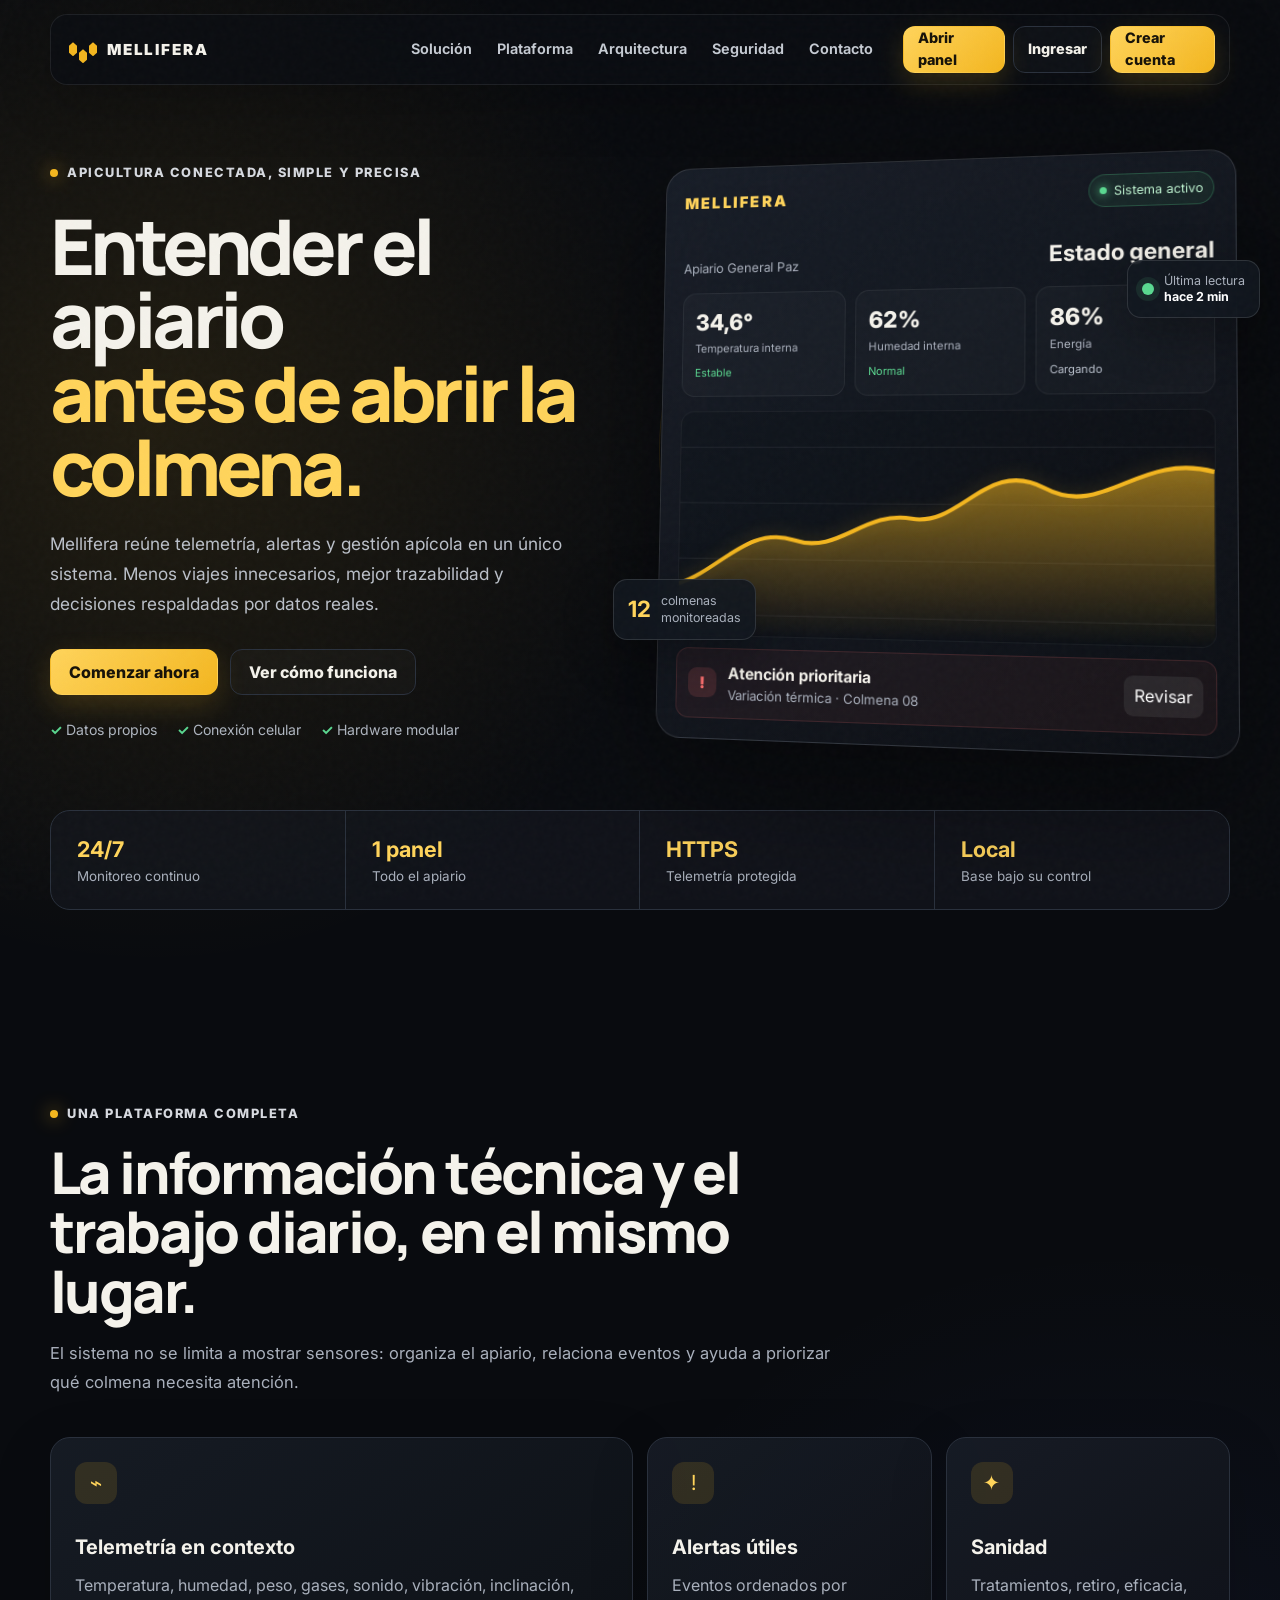
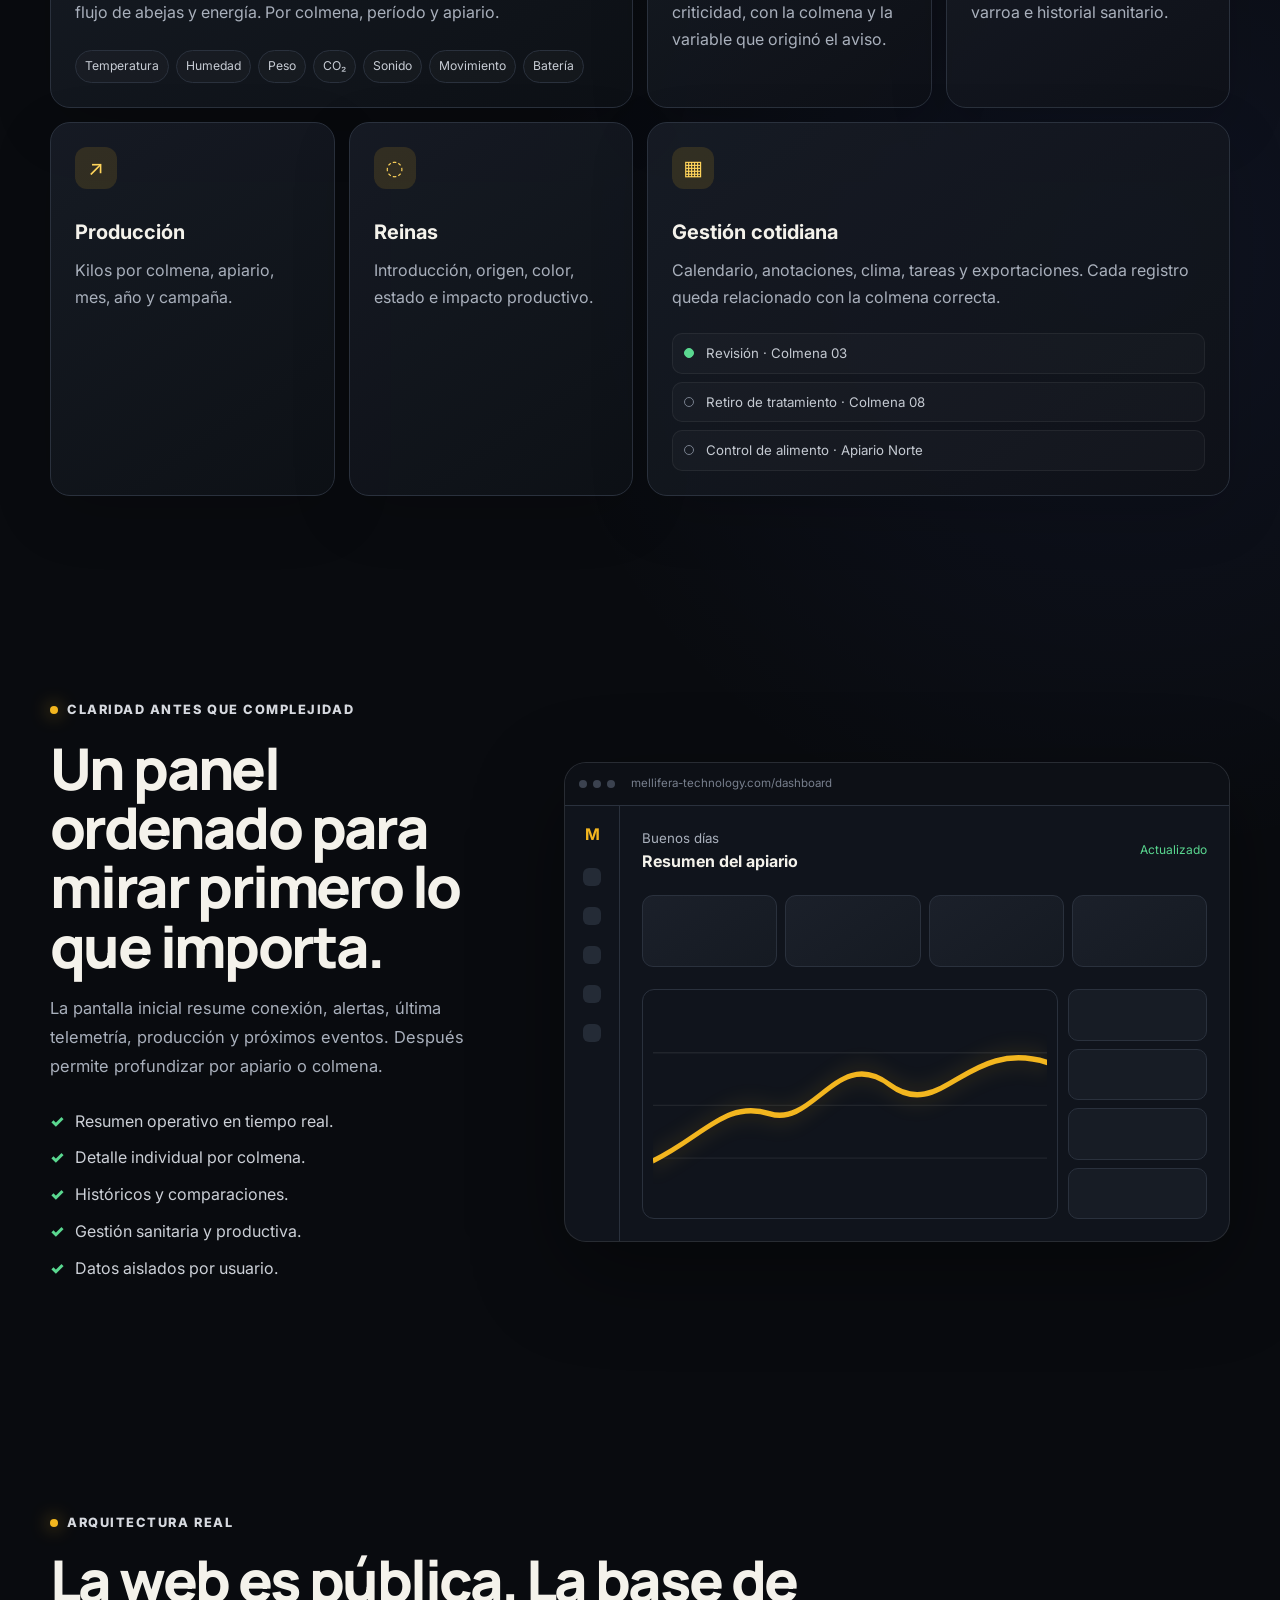
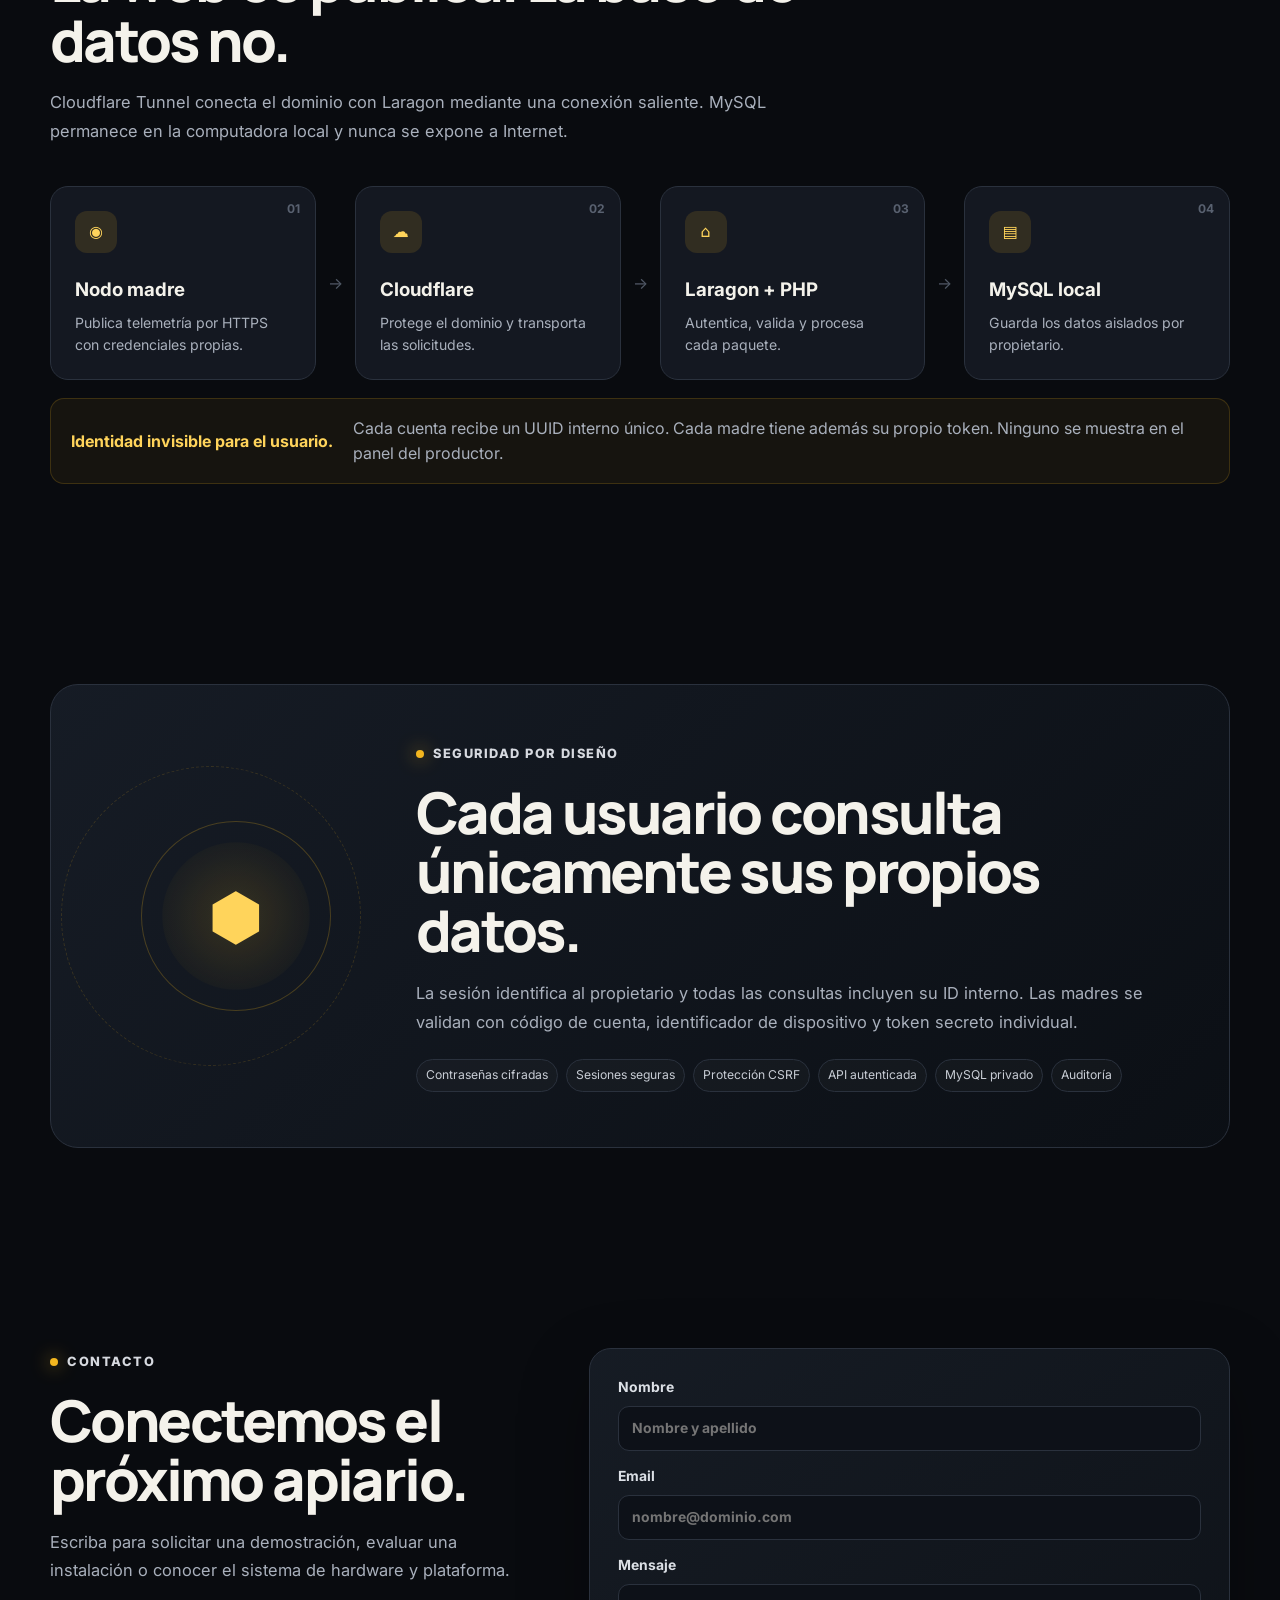
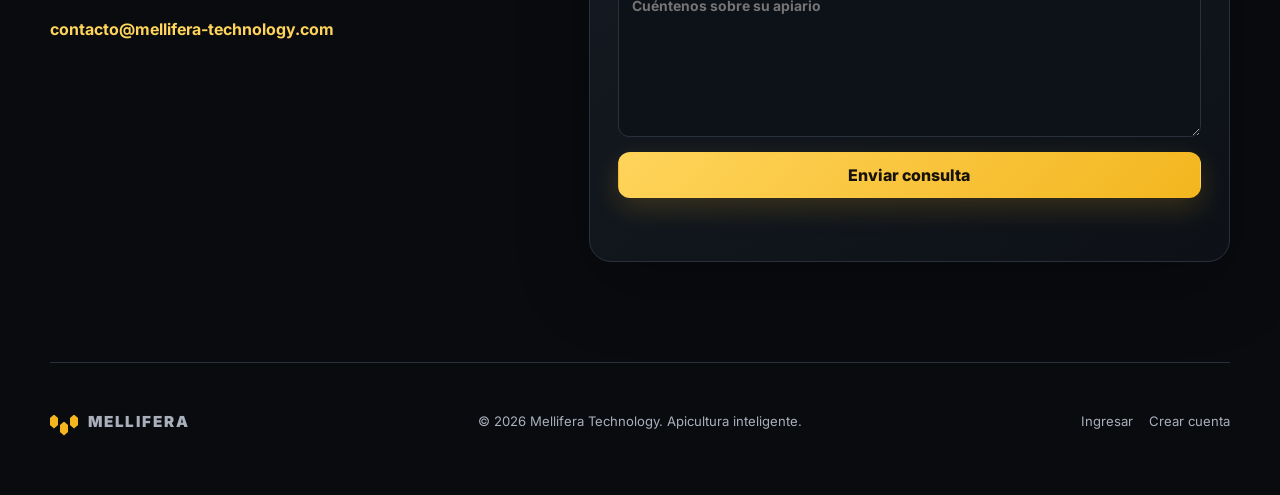
==== index.html @ dc0f4919 "Add files via upload" ====
<!doctype html>
<html lang="es">
<head>
  <meta charset="utf-8">
  <meta name="viewport" content="width=device-width,initial-scale=1">
  <meta name="description" content="Mellifera Technology: monitoreo inteligente, gestión y trazabilidad para apiarios conectados.">
  <meta name="csrf-token" content="">
  <title>Mellifera Technology — La inteligencia del apiario</title>
  <link rel="icon" href="assets/img/logo-light.png">
  <link rel="preconnect" href="https://fonts.googleapis.com">
  <link rel="preconnect" href="https://fonts.gstatic.com" crossorigin>
  <link href="https://fonts.googleapis.com/css2?family=Inter:wght@400;500;600;700;800&family=Manrope:wght@500;600;700;800&display=swap" rel="stylesheet">
  <link rel="stylesheet" href="assets/css/app.css">
  <link rel="manifest" href="manifest.webmanifest">
</head>
<body class="marketing-page">
  <div class="page-noise" aria-hidden="true"></div>
  <header class="marketing-header" id="marketingHeader">
    <a class="brand" href="#inicio" aria-label="Mellifera Technology">
      <span class="brand-mark"><i></i><i></i><i></i></span>
      <span>MELLIFERA</span>
    </a>
    <button class="mobile-menu" id="mobileMenu" type="button" aria-label="Abrir menú">☰</button>
    <nav class="marketing-nav" id="marketingNav">
      <a href="#solucion">Solución</a>
      <a href="#plataforma">Plataforma</a>
      <a href="#arquitectura">Arquitectura</a>
      <a href="#seguridad">Seguridad</a>
      <a href="#contacto">Contacto</a>
    </nav>
    <div class="header-actions">
      <a class="button button-primary button-small" id="headerPanelButton" href="dashboard.html" hidden>Abrir panel</a>
      <div class="header-actions" id="headerGuestActions">
        <a class="button button-ghost button-small" href="login.html">Ingresar</a>
        <a class="button button-primary button-small" href="register.html">Crear cuenta</a>
      </div>
    </div>
  </header>

  <main>
    <section class="hero" id="inicio">
      <div class="hero-copy reveal">
        <span class="eyebrow"><i></i> Apicultura conectada, simple y precisa</span>
        <h1>Entender el apiario<br><span>antes de abrir la colmena.</span></h1>
        <p>Mellifera reúne telemetría, alertas y gestión apícola en un único sistema. Menos viajes innecesarios, mejor trazabilidad y decisiones respaldadas por datos reales.</p>
        <div class="hero-actions">
          <a class="button button-primary" id="heroPrimaryAction" href="register.html">Comenzar ahora</a>
          <a class="button button-ghost" href="#plataforma">Ver cómo funciona</a>
        </div>
        <div class="hero-trust">
          <span><b>✓</b> Datos propios</span>
          <span><b>✓</b> Conexión celular</span>
          <span><b>✓</b> Hardware modular</span>
        </div>
      </div>

      <div class="hero-stage reveal" id="heroStage">
        <div class="honey-ring ring-a"></div>
        <div class="honey-ring ring-b"></div>
        <div class="dashboard-preview glass">
          <div class="preview-top">
            <span class="preview-brand">MELLIFERA</span>
            <span class="live"><i></i> Sistema activo</span>
          </div>
          <div class="preview-title"><small>Apiario General Paz</small><strong>Estado general</strong></div>
          <div class="preview-kpis">
            <article><span>34,6°</span><small>Temperatura interna</small><i class="ok">Estable</i></article>
            <article><span>62%</span><small>Humedad interna</small><i class="ok">Normal</i></article>
            <article><span>86%</span><small>Energía</small><i>Cargando</i></article>
          </div>
          <div class="preview-chart">
            <svg viewBox="0 0 600 220" preserveAspectRatio="none" aria-hidden="true">
              <defs><linearGradient id="fillHoney" x1="0" y1="0" x2="0" y2="1"><stop offset="0" stop-color="#f3b61f" stop-opacity=".55"/><stop offset="1" stop-color="#f3b61f" stop-opacity="0"/></linearGradient></defs>
              <path class="chart-grid" d="M0 35H600M0 90H600M0 145H600M0 200H600"/>
              <path fill="url(#fillHoney)" d="M0 170 C50 155 82 112 135 126 S215 96 270 104 S354 45 418 74 S520 39 600 58 V220H0Z"/>
              <path class="chart-stroke" d="M0 170 C50 155 82 112 135 126 S215 96 270 104 S354 45 418 74 S520 39 600 58"/>
            </svg>
          </div>
          <div class="preview-alert"><span>!</span><div><b>Atención prioritaria</b><small>Variación térmica · Colmena 08</small></div><button type="button">Revisar</button></div>
        </div>
        <div class="float-chip chip-one"><b>12</b><span>colmenas<br>monitoreadas</span></div>
        <div class="float-chip chip-two"><i></i><span>Última lectura<br><b>hace 2 min</b></span></div>
      </div>
    </section>

    <section class="metric-strip">
      <article><b>24/7</b><span>Monitoreo continuo</span></article>
      <article><b>1 panel</b><span>Todo el apiario</span></article>
      <article><b>HTTPS</b><span>Telemetría protegida</span></article>
      <article><b>Local</b><span>Base bajo su control</span></article>
    </section>

    <section class="marketing-section" id="solucion">
      <header class="section-heading reveal">
        <span class="eyebrow"><i></i> Una plataforma completa</span>
        <h2>La información técnica y el trabajo diario, en el mismo lugar.</h2>
        <p>El sistema no se limita a mostrar sensores: organiza el apiario, relaciona eventos y ayuda a priorizar qué colmena necesita atención.</p>
      </header>
      <div class="bento-grid">
        <article class="bento bento-wide reveal"><span class="bento-icon">⌁</span><h3>Telemetría en contexto</h3><p>Temperatura, humedad, peso, gases, sonido, vibración, inclinación, flujo de abejas y energía. Por colmena, período y apiario.</p><div class="sensor-cloud"><span>Temperatura</span><span>Humedad</span><span>Peso</span><span>CO₂</span><span>Sonido</span><span>Movimiento</span><span>Batería</span></div></article>
        <article class="bento reveal"><span class="bento-icon">!</span><h3>Alertas útiles</h3><p>Eventos ordenados por criticidad, con la colmena y la variable que originó el aviso.</p></article>
        <article class="bento reveal"><span class="bento-icon">✦</span><h3>Sanidad</h3><p>Tratamientos, retiro, eficacia, varroa e historial sanitario.</p></article>
        <article class="bento reveal"><span class="bento-icon">↗</span><h3>Producción</h3><p>Kilos por colmena, apiario, mes, año y campaña.</p></article>
        <article class="bento reveal"><span class="bento-icon">◌</span><h3>Reinas</h3><p>Introducción, origen, color, estado e impacto productivo.</p></article>
        <article class="bento bento-wide reveal"><span class="bento-icon">▦</span><h3>Gestión cotidiana</h3><p>Calendario, anotaciones, clima, tareas y exportaciones. Cada registro queda relacionado con la colmena correcta.</p><div class="task-stack"><span><i class="done"></i> Revisión · Colmena 03</span><span><i></i> Retiro de tratamiento · Colmena 08</span><span><i></i> Control de alimento · Apiario Norte</span></div></article>
      </div>
    </section>

    <section class="marketing-section split-showcase" id="plataforma">
      <div class="showcase-copy reveal">
        <span class="eyebrow"><i></i> Claridad antes que complejidad</span>
        <h2>Un panel ordenado para mirar primero lo que importa.</h2>
        <p>La pantalla inicial resume conexión, alertas, última telemetría, producción y próximos eventos. Después permite profundizar por apiario o colmena.</p>
        <ul class="feature-list">
          <li>Resumen operativo en tiempo real.</li>
          <li>Detalle individual por colmena.</li>
          <li>Históricos y comparaciones.</li>
          <li>Gestión sanitaria y productiva.</li>
          <li>Datos aislados por usuario.</li>
        </ul>
      </div>
      <div class="browser-mock reveal">
        <div class="browser-bar"><i></i><i></i><i></i><span>mellifera-technology.com/dashboard</span></div>
        <div class="browser-body">
          <aside><b>M</b><span></span><span></span><span></span><span></span><span></span></aside>
          <div class="browser-content"><div class="mock-head"><div><small>Buenos días</small><b>Resumen del apiario</b></div><i>Actualizado</i></div><div class="mock-cards"><span></span><span></span><span></span><span></span></div><div class="mock-row"><div class="mock-chart"><svg viewBox="0 0 500 150" preserveAspectRatio="none"><path class="chart-grid" d="M0 38H500M0 76H500M0 114H500"/><path class="chart-stroke" d="M0 116C65 98 92 72 148 82S234 33 300 61S398 27 500 45"/></svg></div><div class="mock-list"><i></i><i></i><i></i><i></i></div></div></div>
        </div>
      </div>
    </section>

    <section class="marketing-section architecture" id="arquitectura">
      <header class="section-heading reveal">
        <span class="eyebrow"><i></i> Arquitectura real</span>
        <h2>La web es pública. La base de datos no.</h2>
        <p>Cloudflare Tunnel conecta el dominio con Laragon mediante una conexión saliente. MySQL permanece en la computadora local y nunca se expone a Internet.</p>
      </header>
      <div class="flow reveal">
        <article><b>01</b><span>◉</span><h3>Nodo madre</h3><p>Publica telemetría por HTTPS con credenciales propias.</p></article><i>→</i>
        <article><b>02</b><span>☁</span><h3>Cloudflare</h3><p>Protege el dominio y transporta las solicitudes.</p></article><i>→</i>
        <article><b>03</b><span>⌂</span><h3>Laragon + PHP</h3><p>Autentica, valida y procesa cada paquete.</p></article><i>→</i>
        <article><b>04</b><span>▤</span><h3>MySQL local</h3><p>Guarda los datos aislados por propietario.</p></article>
      </div>
      <div class="architecture-note reveal"><b>Identidad invisible para el usuario.</b><span>Cada cuenta recibe un UUID interno único. Cada madre tiene además su propio token. Ninguno se muestra en el panel del productor.</span></div>
    </section>

    <section class="marketing-section security" id="seguridad">
      <div class="security-card reveal"><span class="security-orbit"></span><div class="shield">⬢</div><div><span class="eyebrow"><i></i> Seguridad por diseño</span><h2>Cada usuario consulta únicamente sus propios datos.</h2><p>La sesión identifica al propietario y todas las consultas incluyen su ID interno. Las madres se validan con código de cuenta, identificador de dispositivo y token secreto individual.</p><div class="security-points"><span>Contraseñas cifradas</span><span>Sesiones seguras</span><span>Protección CSRF</span><span>API autenticada</span><span>MySQL privado</span><span>Auditoría</span></div></div></div>
    </section>

    <section class="marketing-section contact-section" id="contacto">
      <div class="contact-copy reveal"><span class="eyebrow"><i></i> Contacto</span><h2>Conectemos el próximo apiario.</h2><p>Escriba para solicitar una demostración, evaluar una instalación o conocer el sistema de hardware y plataforma.</p><a href="mailto:contacto@mellifera-technology.com">contacto@mellifera-technology.com</a></div>
      <form class="contact-form reveal" id="contactForm">
        <label>Nombre<input name="name" type="text" required maxlength="120" placeholder="Nombre y apellido"></label>
        <label>Email<input name="email" type="email" required maxlength="190" placeholder="nombre@dominio.com"></label>
        <label>Mensaje<textarea name="message" required minlength="10" rows="6" placeholder="Cuéntenos sobre su apiario"></textarea></label>
        <button class="button button-primary" type="submit">Enviar consulta</button>
        <p id="contactStatus" class="form-status" role="status"></p>
      </form>
    </section>
  </main>

  <footer class="marketing-footer"><a class="brand" href="#inicio"><span class="brand-mark"><i></i><i></i><i></i></span><span>MELLIFERA</span></a><p>© <span id="year"></span> Mellifera Technology. Apicultura inteligente.</p><div><a href="login.html">Ingresar</a><a href="register.html">Crear cuenta</a></div></footer>
  <script src="config.js" defer></script>
  <script src="assets/js/site.js" defer></script>
  <script src="pwa.js" defer></script>
</body>
</html>
---- assets/css/app.css ----
:root{
  --bg:#090b0f;--bg-2:#0e1117;--panel:#141821;--panel-2:#191e29;--panel-3:#202633;
  --text:#f4f2eb;--muted:#a9b0bc;--soft:#777f8d;--line:#2a313d;
  --honey:#f3b61f;--honey-2:#ffd45b;--honey-soft:rgba(243,182,31,.13);
  --green:#5ad890;--red:#ff7070;--blue:#65a7ff;--violet:#b58cff;--orange:#ff9c56;
  --radius:18px;--shadow:0 24px 70px rgba(0,0,0,.28);
}
*{box-sizing:border-box}html{scroll-behavior:smooth}body{margin:0;font-family:Inter,system-ui,-apple-system,Segoe UI,sans-serif;background:var(--bg);color:var(--text);line-height:1.55}button,input,select,textarea{font:inherit}button,a{transition:.2s ease}a{color:inherit}img{max-width:100%}.page-noise{position:fixed;inset:0;pointer-events:none;opacity:.025;z-index:99;background-image:url("data:image/svg+xml,%3Csvg viewBox='0 0 180 180' xmlns='http://www.w3.org/2000/svg'%3E%3Cfilter id='n'%3E%3CfeTurbulence type='fractalNoise' baseFrequency='.85' numOctaves='3' stitchTiles='stitch'/%3E%3C/filter%3E%3Crect width='100%25' height='100%25' filter='url(%23n)' opacity='.9'/%3E%3C/svg%3E")}
.brand{display:inline-flex;align-items:center;gap:10px;text-decoration:none;font-weight:900;letter-spacing:.12em;font-size:.95rem}.brand-mark{display:flex;align-items:center;gap:2px}.brand-mark i{display:block;width:8px;height:14px;background:var(--honey);clip-path:polygon(50% 0,100% 25%,100% 75%,50% 100%,0 75%,0 25%)}.brand-mark i:nth-child(2){transform:translateY(7px)}.brand-mark i:nth-child(3){transform:translateY(0)}
.button{display:inline-flex;align-items:center;justify-content:center;min-height:46px;padding:0 18px;border-radius:12px;border:1px solid transparent;text-decoration:none;font-weight:800;cursor:pointer}.button-primary{background:linear-gradient(135deg,var(--honey-2),var(--honey));color:#171208;box-shadow:0 10px 28px rgba(243,182,31,.18)}.button-primary:hover{transform:translateY(-1px);box-shadow:0 14px 34px rgba(243,182,31,.25)}.button-ghost{background:rgba(255,255,255,.02);border-color:var(--line);color:var(--text)}.button-ghost:hover{background:rgba(255,255,255,.06);border-color:#3d4656}.button-small{min-height:38px;padding:0 14px;font-size:.9rem}.button-full{width:100%}.text-button{background:none;border:0;color:var(--honey-2);font-weight:700;cursor:pointer;padding:6px}.text-button:hover{color:white}
.eyebrow{display:inline-flex;align-items:center;gap:9px;color:#d6d9df;font-size:.8rem;letter-spacing:.12em;text-transform:uppercase;font-weight:800}.eyebrow i{width:8px;height:8px;border-radius:50%;background:var(--honey);box-shadow:0 0 18px rgba(243,182,31,.8)}
.marketing-page{overflow-x:hidden;background:radial-gradient(circle at 12% 8%,rgba(243,182,31,.1),transparent 34rem),radial-gradient(circle at 88% 35%,rgba(88,119,255,.08),transparent 38rem),var(--bg)}.marketing-header{position:fixed;top:14px;left:50%;transform:translateX(-50%);width:min(1180px,calc(100% - 28px));display:grid;grid-template-columns:1fr auto 1fr;align-items:center;gap:20px;padding:11px 14px 11px 18px;border:1px solid rgba(255,255,255,.08);border-radius:17px;background:rgba(11,14,19,.78);backdrop-filter:blur(16px);z-index:50;box-shadow:0 18px 55px rgba(0,0,0,.2)}.marketing-nav{display:flex;gap:5px}.marketing-nav a{padding:8px 10px;color:#c6cbd3;text-decoration:none;font-size:.9rem;font-weight:650;border-radius:9px}.marketing-nav a:hover{background:rgba(255,255,255,.05);color:white}.header-actions{display:flex;justify-content:flex-end;gap:8px}.mobile-menu{display:none;background:none;border:0;color:white;font-size:1.35rem}
.hero{min-height:830px;display:grid;grid-template-columns:1fr 1.08fr;align-items:center;gap:60px;width:min(1180px,calc(100% - 40px));margin:auto;padding:155px 0 90px}.hero-copy h1{font:800 clamp(3rem,6vw,5.65rem)/.96 Manrope,sans-serif;letter-spacing:-.06em;margin:25px 0}.hero-copy h1 span{color:var(--honey-2)}.hero-copy>p{max-width:660px;color:#bbc0c9;font-size:1.08rem;line-height:1.75}.hero-actions{display:flex;gap:12px;flex-wrap:wrap;margin:30px 0 24px}.hero-trust{display:flex;gap:20px;flex-wrap:wrap;color:#aeb5bf;font-size:.88rem}.hero-trust b{color:var(--green)}.hero-stage{position:relative;min-height:590px;display:grid;place-items:center;perspective:1100px}.dashboard-preview{position:relative;width:min(620px,100%);padding:20px;border:1px solid rgba(255,255,255,.12);border-radius:26px;transform:rotateY(-8deg) rotateX(3deg);z-index:3}.glass{background:linear-gradient(145deg,rgba(25,30,41,.9),rgba(12,15,21,.88));backdrop-filter:blur(22px);box-shadow:0 36px 120px rgba(0,0,0,.42)}.preview-top,.preview-title,.panel-head,.mock-head{display:flex;justify-content:space-between;align-items:center;gap:15px}.preview-brand{font-weight:900;letter-spacing:.14em;color:var(--honey-2)}.live{display:inline-flex;align-items:center;gap:7px;padding:6px 10px;border:1px solid rgba(90,216,144,.24);background:rgba(90,216,144,.08);border-radius:999px;color:#bff4d1;font-size:.78rem}.live i,.connection-chip i{width:7px;height:7px;border-radius:50%;background:var(--green);box-shadow:0 0 10px var(--green)}.preview-title{margin:28px 0 15px;align-items:flex-end}.preview-title small{color:var(--muted)}.preview-title strong{font-size:1.4rem}.preview-kpis{display:grid;grid-template-columns:repeat(3,1fr);gap:10px}.preview-kpis article{padding:13px;border:1px solid rgba(255,255,255,.06);background:rgba(255,255,255,.025);border-radius:14px}.preview-kpis span{display:block;font-size:1.45rem;font-weight:800}.preview-kpis small{display:block;color:var(--muted);font-size:.72rem}.preview-kpis i{display:inline-block;margin-top:7px;color:#b9c1cc;font-style:normal;font-size:.7rem}.preview-kpis i.ok{color:var(--green)}.preview-chart{height:230px;margin-top:15px;border:1px solid rgba(255,255,255,.05);border-radius:14px;background:rgba(0,0,0,.12);overflow:hidden}.preview-chart svg{width:100%;height:100%}.chart-grid{stroke:rgba(255,255,255,.07);stroke-width:1;fill:none}.chart-stroke{stroke:var(--honey);stroke-width:4;fill:none;filter:drop-shadow(0 0 8px rgba(243,182,31,.3))}.preview-alert{display:flex;align-items:center;gap:12px;margin-top:12px;padding:12px;border:1px solid rgba(255,112,112,.15);border-radius:13px;background:rgba(255,112,112,.055)}.preview-alert>span{display:grid;place-items:center;width:30px;height:30px;border-radius:9px;background:rgba(255,112,112,.14);color:var(--red);font-weight:900}.preview-alert div{flex:1}.preview-alert b,.preview-alert small{display:block}.preview-alert small{color:var(--muted)}.preview-alert button{border:0;border-radius:9px;background:rgba(255,255,255,.07);color:white;padding:7px 10px}.float-chip{position:absolute;display:flex;align-items:center;gap:10px;padding:12px 14px;border:1px solid rgba(255,255,255,.12);border-radius:14px;background:rgba(18,23,31,.88);backdrop-filter:blur(16px);box-shadow:0 16px 50px rgba(0,0,0,.3);z-index:4}.float-chip b{font-size:1.4rem;color:var(--honey-2)}.float-chip span{font-size:.78rem;line-height:1.3;color:var(--muted)}.float-chip span b{font-size:.78rem;color:white}.float-chip i{width:12px;height:12px;border-radius:50%;background:var(--green);box-shadow:0 0 0 6px rgba(90,216,144,.1)}.chip-one{left:-35px;bottom:105px}.chip-two{right:-30px;top:105px}.honey-ring{position:absolute;border:1px solid rgba(243,182,31,.12);border-radius:50%}.ring-a{width:560px;height:560px}.ring-b{width:420px;height:420px;animation:pulse-ring 4s ease-in-out infinite}@keyframes pulse-ring{50%{transform:scale(1.08);opacity:.45}}
.metric-strip{display:grid;grid-template-columns:repeat(4,1fr);width:min(1180px,calc(100% - 40px));margin:-25px auto 90px;border:1px solid var(--line);border-radius:20px;background:rgba(20,24,33,.6);overflow:hidden}.metric-strip article{padding:22px 26px;border-right:1px solid var(--line)}.metric-strip article:last-child{border:0}.metric-strip b,.metric-strip span{display:block}.metric-strip b{font-size:1.35rem;color:var(--honey-2)}.metric-strip span{font-size:.84rem;color:var(--muted)}
.marketing-section{width:min(1180px,calc(100% - 40px));margin:0 auto;padding:100px 0}.section-heading{max-width:790px;margin-bottom:40px}.section-heading h2,.showcase-copy h2,.security-card h2,.contact-copy h2{font:800 clamp(2.25rem,4.5vw,4rem)/1.03 Manrope,sans-serif;letter-spacing:-.045em;margin:18px 0}.section-heading p,.showcase-copy>p,.security-card p,.contact-copy p{color:var(--muted);font-size:1.03rem;line-height:1.75}.bento-grid{display:grid;grid-template-columns:repeat(4,1fr);gap:14px}.bento{min-height:250px;padding:24px;border:1px solid var(--line);border-radius:20px;background:linear-gradient(145deg,rgba(24,29,39,.86),rgba(14,17,23,.86));box-shadow:0 18px 60px rgba(0,0,0,.16)}.bento-wide{grid-column:span 2}.bento-icon{display:grid;place-items:center;width:42px;height:42px;border-radius:12px;background:var(--honey-soft);color:var(--honey-2);font-size:1.3rem}.bento h3{margin:28px 0 9px;font-size:1.25rem}.bento p{color:var(--muted);margin:0;line-height:1.7}.sensor-cloud{display:flex;gap:7px;flex-wrap:wrap;margin-top:24px}.sensor-cloud span,.security-points span{padding:6px 9px;border:1px solid var(--line);border-radius:999px;background:rgba(255,255,255,.025);font-size:.76rem;color:#c7ccd4}.task-stack{display:grid;gap:8px;margin-top:22px}.task-stack span{padding:9px 11px;border:1px solid rgba(255,255,255,.06);border-radius:10px;background:rgba(255,255,255,.025);font-size:.83rem;color:#c5cad2}.task-stack i{display:inline-block;width:10px;height:10px;margin-right:8px;border:1px solid var(--soft);border-radius:50%}.task-stack i.done{background:var(--green);border-color:var(--green)}
.split-showcase{display:grid;grid-template-columns:.8fr 1.2fr;gap:70px;align-items:center}.feature-list{list-style:none;padding:0;margin:28px 0;display:grid;gap:12px}.feature-list li{display:flex;gap:11px;color:#ccd0d7}.feature-list li:before{content:'✓';color:var(--green);font-weight:900}.browser-mock{border:1px solid rgba(255,255,255,.1);border-radius:22px;overflow:hidden;background:#10141c;box-shadow:0 30px 90px rgba(0,0,0,.36)}.browser-bar{display:flex;align-items:center;gap:6px;padding:12px 14px;border-bottom:1px solid var(--line);background:#0d1016}.browser-bar i{width:8px;height:8px;border-radius:50%;background:#3b424f}.browser-bar span{margin-left:10px;color:var(--soft);font-size:.72rem}.browser-body{display:grid;grid-template-columns:55px 1fr;min-height:430px}.browser-body aside{display:flex;flex-direction:column;align-items:center;gap:21px;padding:16px 10px;border-right:1px solid var(--line)}.browser-body aside b{color:var(--honey)}.browser-body aside span{width:18px;height:18px;border-radius:6px;background:#242b36}.browser-content{padding:22px}.mock-head b,.mock-head small{display:block}.mock-head small{color:var(--muted)}.mock-head i{font-style:normal;color:var(--green);font-size:.75rem}.mock-cards{display:grid;grid-template-columns:repeat(4,1fr);gap:8px;margin:22px 0}.mock-cards span{height:72px;border:1px solid var(--line);border-radius:11px;background:linear-gradient(145deg,#1b202a,#151a22)}.mock-row{display:grid;grid-template-columns:1.5fr .5fr;gap:10px}.mock-chart{height:230px;padding:10px;border:1px solid var(--line);border-radius:12px}.mock-chart svg{width:100%;height:100%}.mock-list{display:grid;gap:8px}.mock-list i{border:1px solid var(--line);border-radius:10px;background:#171c25}
.flow{display:grid;grid-template-columns:1fr auto 1fr auto 1fr auto 1fr;align-items:stretch;gap:12px}.flow article{position:relative;padding:24px;border:1px solid var(--line);border-radius:18px;background:var(--panel)}.flow article>b{position:absolute;right:15px;top:13px;color:#596170;font-size:.75rem}.flow article>span{display:grid;place-items:center;width:42px;height:42px;border-radius:12px;background:var(--honey-soft);color:var(--honey-2)}.flow h3{margin:22px 0 8px}.flow p{margin:0;color:var(--muted);font-size:.88rem}.flow>i{align-self:center;color:#505866;font-style:normal}.architecture-note{display:flex;gap:20px;align-items:center;margin-top:18px;padding:17px 20px;border:1px solid rgba(243,182,31,.18);border-radius:14px;background:rgba(243,182,31,.055)}.architecture-note b{color:var(--honey-2);white-space:nowrap}.architecture-note span{color:var(--muted)}
.security-card{position:relative;display:grid;grid-template-columns:260px 1fr;gap:50px;align-items:center;padding:55px;border:1px solid var(--line);border-radius:28px;background:linear-gradient(135deg,rgba(23,28,38,.95),rgba(12,15,21,.95));overflow:hidden}.shield{position:relative;z-index:2;display:grid;place-items:center;width:190px;height:190px;margin:auto;border:1px solid rgba(243,182,31,.24);border-radius:50%;background:radial-gradient(circle,rgba(243,182,31,.16),rgba(243,182,31,.03) 55%,transparent 56%);font-size:4rem;color:var(--honey-2)}.security-orbit{position:absolute;left:10px;width:300px;height:300px;border:1px dashed rgba(243,182,31,.16);border-radius:50%;animation:spin 18s linear infinite}@keyframes spin{to{transform:rotate(360deg)}}.security-points{display:flex;gap:8px;flex-wrap:wrap;margin-top:23px}
.contact-section{display:grid;grid-template-columns:.85fr 1.15fr;gap:65px;align-items:start}.contact-copy a{display:inline-block;margin-top:15px;color:var(--honey-2);text-decoration:none;font-weight:700}.contact-form,.auth-card{display:grid;gap:15px;padding:28px;border:1px solid var(--line);border-radius:22px;background:linear-gradient(145deg,rgba(23,28,37,.95),rgba(14,17,23,.95));box-shadow:var(--shadow)}label{display:grid;gap:7px;font-size:.87rem;font-weight:700;color:#dce0e6}input,select,textarea{width:100%;padding:11px 13px;border:1px solid var(--line);border-radius:11px;background:#0d1118;color:white;outline:none}input:focus,select:focus,textarea:focus{border-color:var(--honey);box-shadow:0 0 0 3px rgba(243,182,31,.1)}textarea{resize:vertical}.form-status{min-height:20px;margin:0;color:var(--muted);font-size:.86rem}.form-status.error{color:#ff9b9b}.form-status.success{color:#8be5af}.marketing-footer{display:grid;grid-template-columns:1fr auto 1fr;align-items:center;gap:20px;width:min(1180px,calc(100% - 40px));margin:0 auto;padding:35px 0 50px;border-top:1px solid var(--line);color:var(--muted);font-size:.82rem}.marketing-footer div{display:flex;justify-content:flex-end;gap:16px}.marketing-footer a{text-decoration:none}.reveal{opacity:0;transform:translateY(20px);transition:opacity .7s ease,transform .7s ease}.reveal.visible{opacity:1;transform:none}
.auth-page{min-height:100vh;background:var(--bg)}.auth-back{position:fixed;top:20px;left:24px;z-index:5;color:var(--muted);text-decoration:none;font-size:.88rem}.auth-shell{min-height:100vh;display:grid;grid-template-columns:1.05fr .95fr}.auth-visual{position:relative;display:flex;flex-direction:column;justify-content:space-between;padding:58px 8vw;overflow:hidden;background:radial-gradient(circle at 25% 35%,rgba(243,182,31,.15),transparent 28rem),linear-gradient(145deg,#0d1015,#121722)}.auth-glow{position:absolute;width:520px;height:520px;right:-200px;bottom:-180px;border:1px solid rgba(243,182,31,.15);border-radius:50%;box-shadow:0 0 0 80px rgba(243,182,31,.025),0 0 0 160px rgba(243,182,31,.018)}.auth-message{position:relative;z-index:2;max-width:650px}.auth-message h1{font:800 clamp(2.6rem,5vw,5.1rem)/.98 Manrope,sans-serif;letter-spacing:-.055em;margin:22px 0}.auth-message h1 span{color:var(--honey-2)}.auth-message p{max-width:580px;color:var(--muted);font-size:1.03rem;line-height:1.75}.auth-status-card{position:relative;z-index:2;width:min(420px,100%);padding:17px;border-radius:16px}.auth-status-card>div{margin-top:13px}.auth-status-card b,.auth-status-card small{display:block}.auth-status-card small{color:var(--muted)}.auth-feature-list{position:relative;z-index:2;display:grid;gap:10px;color:#cbd0d7}.auth-feature-list b{color:var(--green);margin-right:7px}.auth-panel{display:grid;place-items:center;padding:70px 30px;background:#090b0f}.auth-card{width:min(460px,100%);padding:34px}.auth-card-large{width:min(520px,100%)}.auth-card h2{font:800 2.2rem/1 Manrope,sans-serif;margin:5px 0}.auth-card>p{margin:0 0 8px;color:var(--muted)}.auth-card form{display:grid;gap:14px}.password-field{position:relative}.password-field input{padding-right:65px}.password-toggle{position:absolute;right:7px;top:50%;transform:translateY(-50%);border:0;background:transparent;color:var(--honey-2);font-weight:700;cursor:pointer}.terms{display:flex;grid-template-columns:auto 1fr;align-items:start;gap:9px;color:var(--muted);font-weight:500}.terms input{width:auto;margin-top:4px}.auth-divider{position:relative;text-align:center;color:var(--soft);font-size:.8rem;margin:4px 0}.auth-divider:before{content:'';position:absolute;left:0;right:0;top:50%;height:1px;background:var(--line)}.auth-divider span{position:relative;background:#151a22;padding:0 10px}
.dashboard-page{background:#0b0e13;overflow:hidden}.dash-shell{display:grid;grid-template-columns:245px 1fr;height:100vh}.sidebar{display:flex;flex-direction:column;border-right:1px solid var(--line);background:#0d1016;min-width:0}.sidebar-brand{display:flex;justify-content:space-between;align-items:center;height:72px;padding:0 18px;border-bottom:1px solid var(--line)}.sidebar-brand>button{display:none;background:none;border:0;color:white;font-size:1.5rem}.side-nav{display:grid;gap:3px;padding:16px 10px;overflow:auto}.side-nav button{display:flex;align-items:center;gap:11px;width:100%;padding:10px 12px;border:0;border-radius:10px;background:transparent;color:#aeb5bf;text-align:left;font-weight:650;cursor:pointer}.side-nav button span{display:grid;place-items:center;width:24px;height:24px;color:#858e9b}.side-nav button:hover{background:rgba(255,255,255,.04);color:white}.side-nav button.active{background:var(--honey-soft);color:var(--honey-2)}.side-nav button.active span{color:var(--honey-2)}.sidebar-foot{display:grid;grid-template-columns:auto 1fr auto;align-items:center;gap:10px;margin-top:auto;padding:14px;border-top:1px solid var(--line)}.user-avatar{display:grid;place-items:center;width:36px;height:36px;border-radius:11px;background:var(--honey-soft);color:var(--honey-2);font-weight:900}.sidebar-foot b,.sidebar-foot small{display:block;max-width:135px;overflow:hidden;text-overflow:ellipsis;white-space:nowrap}.sidebar-foot small{color:var(--muted);font-size:.7rem}.sidebar-foot button{background:none;border:0;color:var(--muted);cursor:pointer;font-size:1.25rem}.dash-main{min-width:0;display:grid;grid-template-rows:72px 1fr}.dash-topbar{display:flex;align-items:center;gap:14px;padding:0 24px;border-bottom:1px solid var(--line);background:rgba(12,15,21,.88);backdrop-filter:blur(16px)}.topbar-title{flex:1}.topbar-title small{display:block;color:var(--muted);font-size:.72rem}.topbar-title h1{margin:0;font-size:1.18rem}.topbar-actions{display:flex;align-items:center;gap:9px}.connection-chip{display:inline-flex;align-items:center;gap:7px;padding:7px 10px;border:1px solid var(--line);border-radius:999px;color:#c9cfd7;font-size:.76rem}.connection-chip.offline i{background:var(--red);box-shadow:0 0 10px var(--red)}.icon-button{display:grid;place-items:center;width:38px;height:38px;border:1px solid var(--line);border-radius:10px;background:var(--panel);color:white;cursor:pointer}.mobile-only{display:none}.dash-content{overflow:auto;padding:24px}.dash-view{display:none;max-width:1500px;margin:0 auto}.dash-view.active{display:block}.welcome-row,.view-actions{display:flex;justify-content:space-between;align-items:center;gap:20px;margin-bottom:20px}.welcome-row p,.view-actions p{margin:0;color:var(--muted)}.welcome-row h2,.view-actions h2{margin:3px 0;font:800 1.8rem/1.1 Manrope,sans-serif}.welcome-row h2 span{color:var(--honey-2)}.summary-grid{display:grid;grid-template-columns:repeat(4,1fr);gap:13px;margin-bottom:14px}.summary-grid.compact{grid-template-columns:minmax(260px,340px)}.summary-card{display:flex;align-items:center;gap:13px;padding:17px;border:1px solid var(--line);border-radius:15px;background:var(--panel)}.summary-icon{display:grid;place-items:center;width:44px;height:44px;border-radius:13px;font-size:1.2rem}.summary-icon.honey{background:var(--honey-soft);color:var(--honey-2)}.summary-icon.green{background:rgba(90,216,144,.12);color:var(--green)}.summary-icon.red{background:rgba(255,112,112,.12);color:var(--red)}.summary-icon.blue{background:rgba(101,167,255,.12);color:var(--blue)}.summary-card small,.summary-card b,.summary-card em{display:block}.summary-card small{color:var(--muted);font-size:.72rem}.summary-card b{font-size:1.35rem}.summary-card em{color:var(--soft);font-size:.72rem;font-style:normal}.overview-grid{display:grid;grid-template-columns:minmax(0,1.7fr) minmax(260px,.55fr);gap:14px;margin-bottom:14px}.overview-grid.lower{grid-template-columns:minmax(0,1.4fr) minmax(300px,.6fr)}.panel{padding:17px;border:1px solid var(--line);border-radius:16px;background:var(--panel);min-width:0}.panel-head{margin-bottom:13px}.panel-head small,.panel-head h3{display:block;margin:0}.panel-head small{color:var(--muted);font-size:.72rem}.panel-head h3{font-size:1rem}.segmented{display:flex;padding:3px;border:1px solid var(--line);border-radius:10px;background:#0e1218}.segmented button{padding:6px 9px;border:0;border-radius:7px;background:transparent;color:var(--muted);font-size:.72rem;cursor:pointer}.segmented button.active{background:var(--panel-3);color:white}.chart-large{position:relative;height:300px}.chart-xl{position:relative;height:450px}.empty-chart{position:absolute;inset:0;display:none;place-items:center;color:var(--muted);text-align:center}.weather-panel{background:linear-gradient(145deg,#152031,#131820)}.weather-panel #weatherIcon{font-size:2rem}.weather-current{display:flex;align-items:flex-start;margin:25px 0 5px}.weather-current b{font-size:4.1rem;line-height:.9}.weather-current span{color:var(--muted)}.weather-panel>p{color:var(--muted);min-height:45px}.weather-meta{display:grid;grid-template-columns:1fr 1fr;gap:8px}.weather-meta span{padding:9px;border:1px solid rgba(255,255,255,.07);border-radius:9px;color:var(--muted);font-size:.75rem}.weather-meta b{display:block;color:white;font-size:.95rem}.weather-source{display:block;margin-top:12px;color:var(--soft);font-size:.64rem}.hive-card-grid,.content-grid.cards{display:grid;grid-template-columns:repeat(3,minmax(0,1fr));gap:10px}.hive-mini,.content-card{padding:14px;border:1px solid var(--line);border-radius:13px;background:var(--panel-2)}.hive-mini-head,.card-top{display:flex;justify-content:space-between;gap:10px;align-items:start}.hive-mini h4,.content-card h3{margin:0}.hive-mini small,.content-card small{color:var(--muted)}.status-dot{width:9px;height:9px;border-radius:50%;background:var(--soft)}.status-dot.online{background:var(--green);box-shadow:0 0 8px var(--green)}.status-dot.alert{background:var(--red);box-shadow:0 0 8px var(--red)}.hive-metrics{display:grid;grid-template-columns:repeat(3,1fr);gap:6px;margin-top:13px}.hive-metrics span{padding:7px;border-radius:8px;background:rgba(255,255,255,.035);font-size:.69rem;color:var(--muted)}.hive-metrics b{display:block;color:white;font-size:.86rem}.alert-list,.stack-list{display:grid;gap:8px}.alert-item,.stack-item{display:flex;gap:10px;align-items:start;padding:10px;border:1px solid var(--line);border-radius:11px;background:var(--panel-2)}.alert-item>i{width:9px;height:9px;margin-top:5px;border-radius:50%;background:var(--orange)}.alert-item.critical>i{background:var(--red)}.alert-item div,.stack-item div{flex:1}.alert-item b,.alert-item small,.stack-item b,.stack-item small{display:block}.alert-item small,.stack-item small{color:var(--muted)}.event-strip{display:flex;gap:10px;overflow:auto}.event-chip{min-width:190px;padding:11px;border:1px solid var(--line);border-radius:11px;background:var(--panel-2)}.event-chip time{display:block;color:var(--honey-2);font-size:.72rem}.event-chip b,.event-chip small{display:block}.event-chip small{color:var(--muted)}.empty-state{grid-column:1/-1;padding:35px;border:1px dashed var(--line);border-radius:14px;color:var(--muted);text-align:center}.filter-bar{display:flex;gap:9px;align-items:center;margin-bottom:14px}.filter-bar.multi{flex-wrap:wrap}.filter-bar input,.filter-bar select,.view-actions select{width:auto;min-width:180px}.content-card{position:relative}.content-card p{color:var(--muted);font-size:.84rem}.card-actions{display:flex;gap:7px;margin-top:13px}.mini-button{padding:6px 9px;border:1px solid var(--line);border-radius:8px;background:transparent;color:#d2d7df;font-size:.72rem;cursor:pointer}.mini-button:hover{background:rgba(255,255,255,.05)}.mini-button.danger{color:#ff9c9c}.table-wrap{overflow:auto}table{width:100%;border-collapse:collapse;min-width:720px}th,td{padding:11px 10px;border-bottom:1px solid var(--line);text-align:left;font-size:.8rem}th{color:var(--muted);font-weight:650;white-space:nowrap}td{color:#dbe0e6}tbody tr:hover{background:rgba(255,255,255,.018)}.value-badge,.status-badge{display:inline-flex;padding:4px 7px;border-radius:999px;background:rgba(255,255,255,.055);font-size:.7rem}.status-badge.active,.status-badge.open{background:rgba(90,216,144,.1);color:#a7edc2}.status-badge.critical{background:rgba(255,112,112,.12);color:#ffadad}.status-badge.warning{background:rgba(255,156,86,.12);color:#ffc59d}.status-badge.unassigned{background:var(--honey-soft);color:var(--honey-2)}.alert-board{display:grid;gap:10px}.alert-card{display:grid;grid-template-columns:auto 1fr auto;gap:13px;padding:15px;border:1px solid var(--line);border-radius:14px;background:var(--panel)}.alert-card-icon{display:grid;place-items:center;width:40px;height:40px;border-radius:12px;background:rgba(255,156,86,.1);color:var(--orange);font-weight:900}.alert-card.critical .alert-card-icon{background:rgba(255,112,112,.12);color:var(--red)}.alert-card h4{margin:0}.alert-card p{margin:4px 0;color:var(--muted)}.alert-card small{color:var(--soft)}.alert-actions{display:flex;align-items:center;gap:7px}.inline-actions{display:flex;gap:8px;flex-wrap:wrap}.two-column{display:grid;grid-template-columns:1.2fr .8fr;gap:14px}.varroa-meter{display:flex;align-items:center;gap:12px;width:100%}.varroa-meter strong{font-size:1.3rem}.varroa-bar{flex:1;height:7px;border-radius:999px;background:#282f39;overflow:hidden}.varroa-bar i{display:block;height:100%;background:var(--green)}.varroa-bar i.warn{background:var(--orange)}.varroa-bar i.bad{background:var(--red)}.queen-card{display:grid;grid-template-columns:auto 1fr;gap:14px;align-items:center}.queen-color{width:55px;height:55px;border-radius:50%;border:4px solid white;box-shadow:0 0 0 1px rgba(255,255,255,.15),0 8px 25px rgba(0,0,0,.3)}.calendar-toolbar{display:flex;justify-content:center;align-items:center;gap:15px;margin-bottom:13px}.calendar-toolbar button{width:34px;height:34px;border:1px solid var(--line);border-radius:9px;background:var(--panel);color:white}.calendar-toolbar h3{min-width:220px;text-align:center;margin:0}.calendar-layout{display:grid;grid-template-columns:1.6fr .6fr;gap:14px}.calendar-grid{display:grid;grid-template-columns:repeat(7,1fr);gap:6px}.calendar-weekday{padding:7px;text-align:center;color:var(--muted);font-size:.72rem}.calendar-day{min-height:105px;padding:8px;border:1px solid var(--line);border-radius:10px;background:var(--panel);overflow:hidden}.calendar-day.other{opacity:.4}.calendar-day.today{border-color:var(--honey)}.calendar-day>span{display:block;margin-bottom:6px;font-size:.72rem;color:var(--muted)}.calendar-event-pill{display:block;margin:3px 0;padding:3px 5px;border-radius:6px;background:var(--honey-soft);color:var(--honey-2);font-size:.62rem;overflow:hidden;text-overflow:ellipsis;white-space:nowrap}.note-grid{display:grid;grid-template-columns:repeat(3,1fr);gap:12px}.note-card{position:relative;min-height:180px;padding:17px;border:1px solid var(--line);border-radius:14px;background:linear-gradient(145deg,var(--panel),#11161e)}.note-card.pinned{border-color:rgba(243,182,31,.35)}.note-card h3{margin:0 0 7px}.note-card p{white-space:pre-wrap;color:#cbd0d8}.note-card small{color:var(--muted)}.notice-card{display:flex;gap:13px;margin-bottom:14px;padding:14px;border:1px solid rgba(101,167,255,.18);border-radius:13px;background:rgba(101,167,255,.055)}.notice-card>span{display:grid;place-items:center;min-width:30px;height:30px;border-radius:9px;background:rgba(101,167,255,.12);color:var(--blue);font-weight:900}.notice-card b,.notice-card p{display:block;margin:0}.notice-card p{color:var(--muted)}.toast-container{position:fixed;right:18px;bottom:18px;display:grid;gap:8px;z-index:200}.toast{min-width:260px;padding:12px 14px;border:1px solid var(--line);border-radius:11px;background:#181e27;box-shadow:0 16px 50px rgba(0,0,0,.4)}.toast.success{border-color:rgba(90,216,144,.28)}.toast.error{border-color:rgba(255,112,112,.3)}.loading-overlay{position:fixed;inset:0;display:none;place-items:center;background:rgba(9,11,15,.35);backdrop-filter:blur(2px);z-index:190}.loading-overlay.show{display:grid}.loader{width:38px;height:38px;border:3px solid rgba(255,255,255,.12);border-top-color:var(--honey);border-radius:50%;animation:spin .8s linear infinite}
.app-dialog{width:min(650px,calc(100% - 28px));padding:0;border:1px solid var(--line);border-radius:19px;background:var(--panel);color:white;box-shadow:0 30px 110px rgba(0,0,0,.58)}.app-dialog::backdrop{background:rgba(3,5,8,.75);backdrop-filter:blur(4px)}.app-dialog form{padding:20px}.app-dialog header,.app-dialog footer{display:flex;justify-content:space-between;align-items:center;gap:12px}.app-dialog header{padding-bottom:16px;border-bottom:1px solid var(--line)}.app-dialog header small,.app-dialog header h3{display:block;margin:0}.app-dialog header small{color:var(--muted)}.app-dialog header button{border:0;background:none;color:white;font-size:1.5rem}.app-dialog footer{justify-content:flex-end;padding-top:16px;border-top:1px solid var(--line)}.form-grid{display:grid;grid-template-columns:1fr 1fr;gap:12px;padding:18px 0}.span-2{grid-column:span 2}.checkbox-label{display:flex;grid-template-columns:auto 1fr;align-items:center}.checkbox-label input{width:auto}
@media(max-width:1100px){.hero{grid-template-columns:1fr;min-height:auto;padding-top:140px}.hero-copy{text-align:center}.hero-copy>p{margin-left:auto;margin-right:auto}.hero-actions,.hero-trust{justify-content:center}.hero-stage{min-height:570px}.split-showcase,.contact-section{grid-template-columns:1fr}.bento-grid{grid-template-columns:repeat(2,1fr)}.flow{grid-template-columns:1fr 1fr}.flow>i{display:none}.security-card{grid-template-columns:1fr}.summary-grid{grid-template-columns:repeat(2,1fr)}.overview-grid,.overview-grid.lower,.calendar-layout,.two-column{grid-template-columns:1fr}.hive-card-grid,.content-grid.cards,.note-grid{grid-template-columns:repeat(2,1fr)}}
@media(max-width:820px){.marketing-header{grid-template-columns:1fr auto}.mobile-menu{display:block}.marketing-nav{position:absolute;top:60px;left:0;right:0;display:none;flex-direction:column;padding:10px;border:1px solid var(--line);border-radius:14px;background:#11151c}.marketing-nav.open{display:flex}.header-actions{display:none}.metric-strip{grid-template-columns:repeat(2,1fr)}.metric-strip article:nth-child(2){border-right:0}.metric-strip article:nth-child(-n+2){border-bottom:1px solid var(--line)}.auth-shell{grid-template-columns:1fr}.auth-visual{min-height:560px;padding:70px 30px 40px}.auth-panel{padding:40px 18px}.dash-shell{grid-template-columns:1fr}.sidebar{position:fixed;inset:0 auto 0 0;width:260px;z-index:150;transform:translateX(-102%);transition:.25s ease;box-shadow:20px 0 70px rgba(0,0,0,.45)}.sidebar.open{transform:none}.sidebar-brand>button,.mobile-only{display:grid}.dash-content{padding:16px}.dash-topbar{padding:0 14px}.connection-chip span{display:none}.hive-card-grid,.content-grid.cards,.note-grid{grid-template-columns:1fr}.filter-bar{align-items:stretch;flex-direction:column}.filter-bar input,.filter-bar select,.view-actions select{width:100%}.welcome-row,.view-actions{align-items:flex-start;flex-direction:column}.view-actions .inline-actions{width:100%}.calendar-day{min-height:80px}.float-chip{display:none}}
@media(max-width:570px){.hero{width:min(100% - 28px);padding-top:125px}.hero-copy h1{font-size:2.7rem}.dashboard-preview{transform:none;padding:13px}.preview-kpis{grid-template-columns:1fr}.preview-kpis article:nth-child(n+2){display:none}.metric-strip{width:min(100% - 28px);grid-template-columns:1fr}.metric-strip article{border-right:0!important;border-bottom:1px solid var(--line)}.bento-grid{grid-template-columns:1fr}.bento-wide{grid-column:span 1}.marketing-section{width:min(100% - 28px);padding:70px 0}.flow{grid-template-columns:1fr}.security-card{padding:30px 18px}.marketing-footer{grid-template-columns:1fr;text-align:center}.marketing-footer div{justify-content:center}.summary-grid{grid-template-columns:1fr}.segmented{display:none}.calendar-grid{gap:3px}.calendar-day{padding:5px;min-height:65px}.calendar-event-pill{display:none}.form-grid{grid-template-columns:1fr}.span-2{grid-column:span 1}.app-dialog form{padding:15px}}
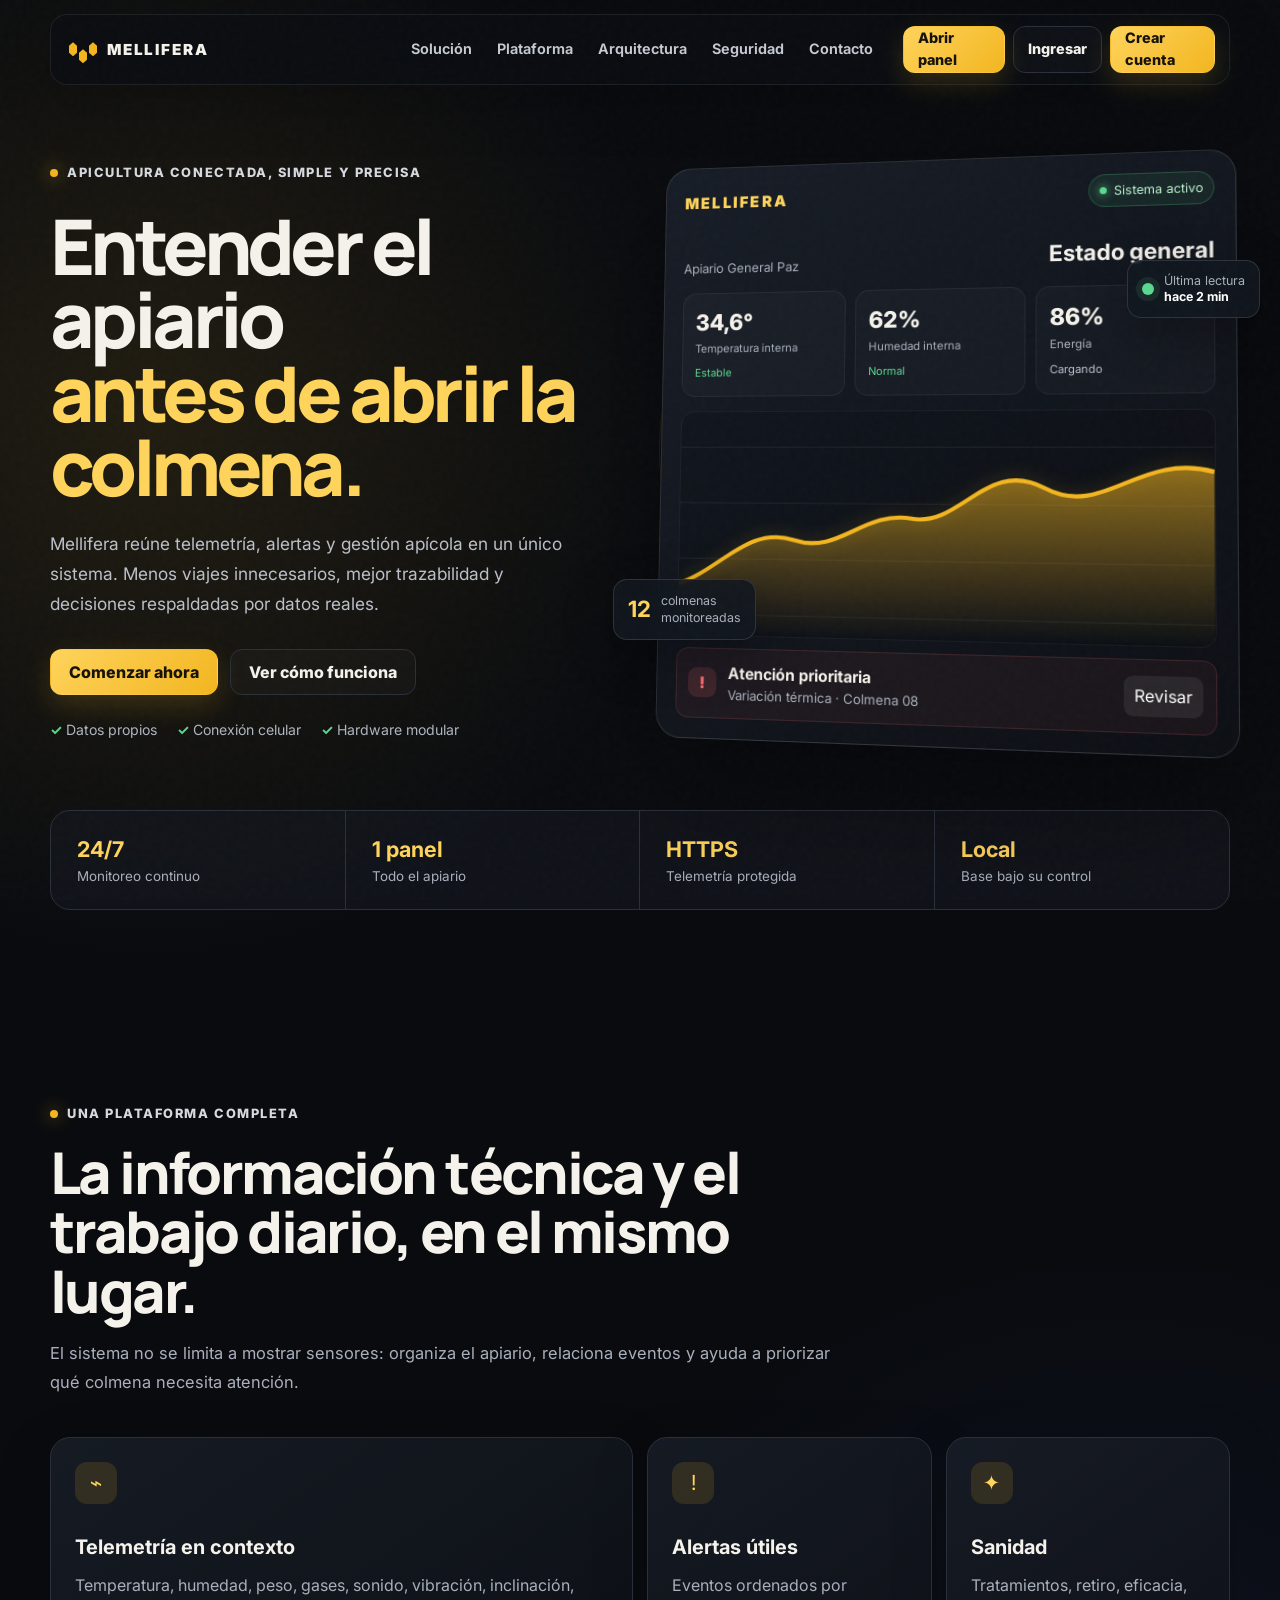
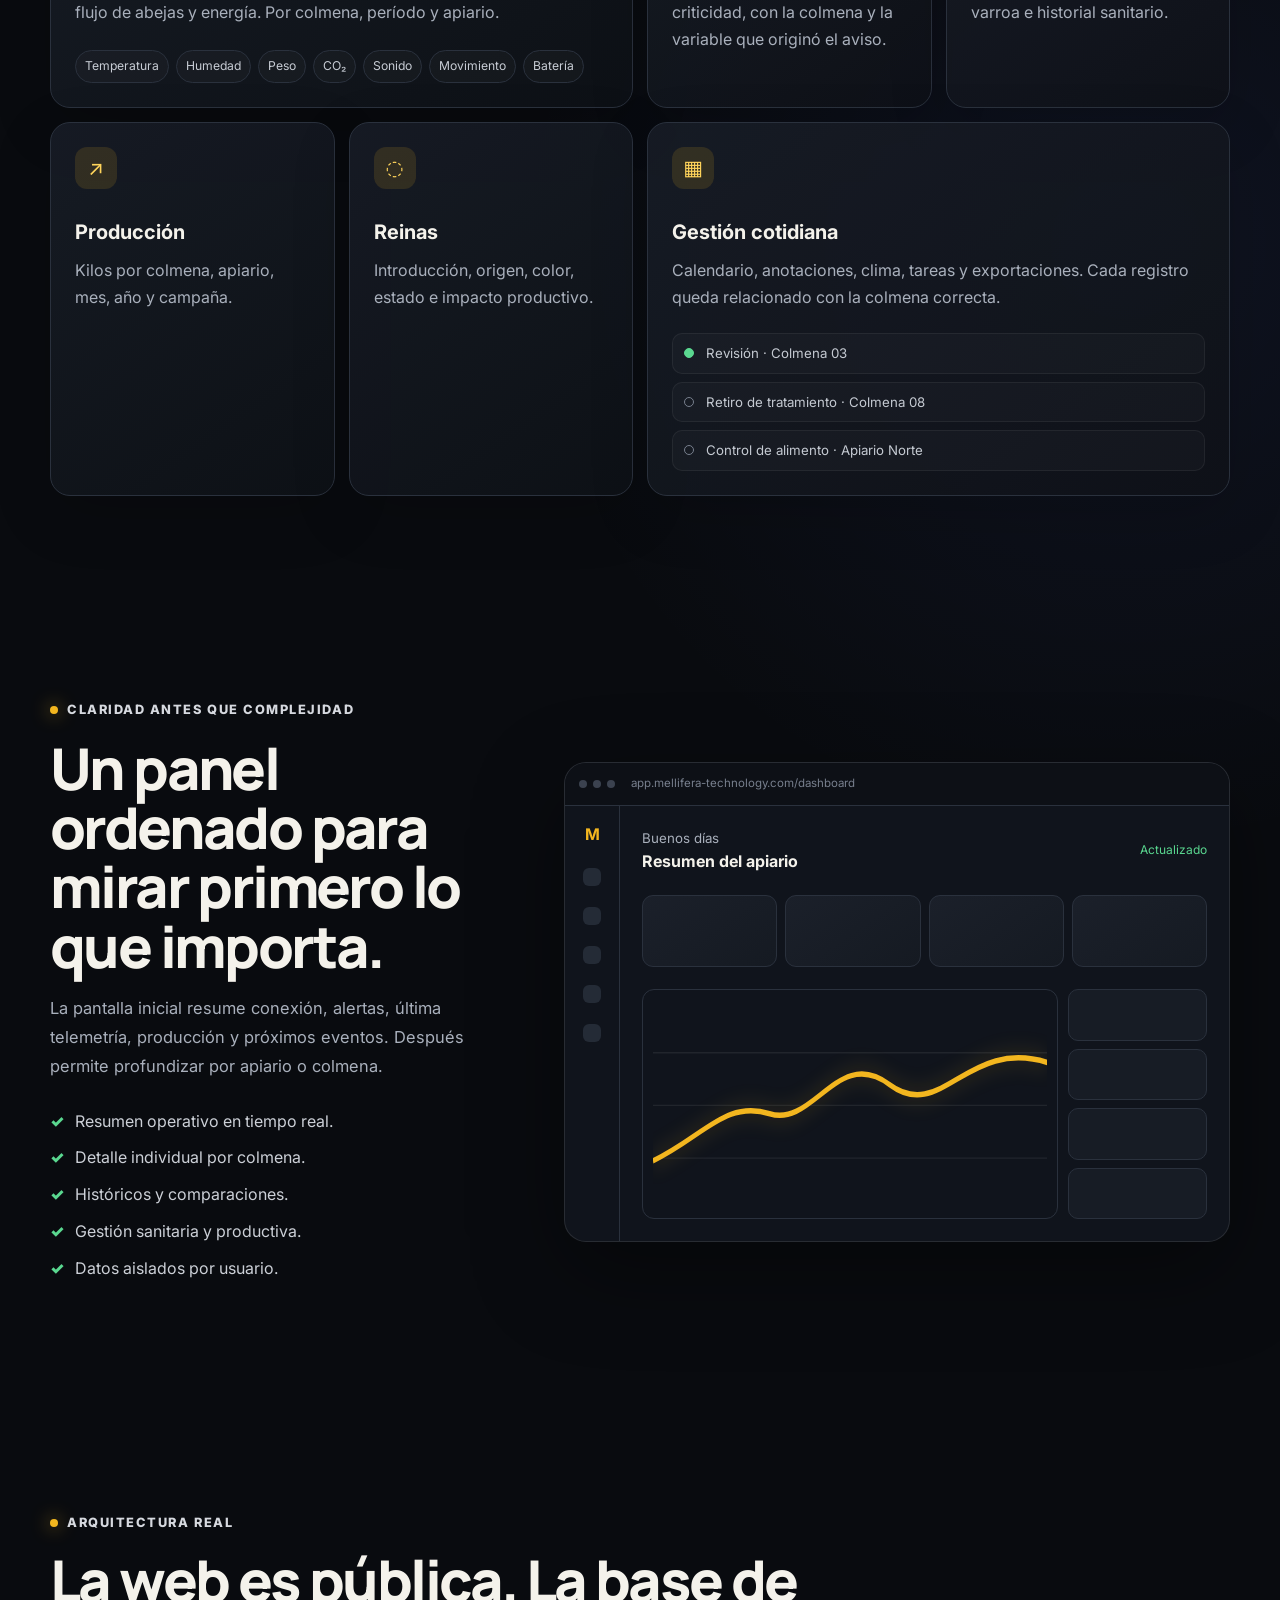
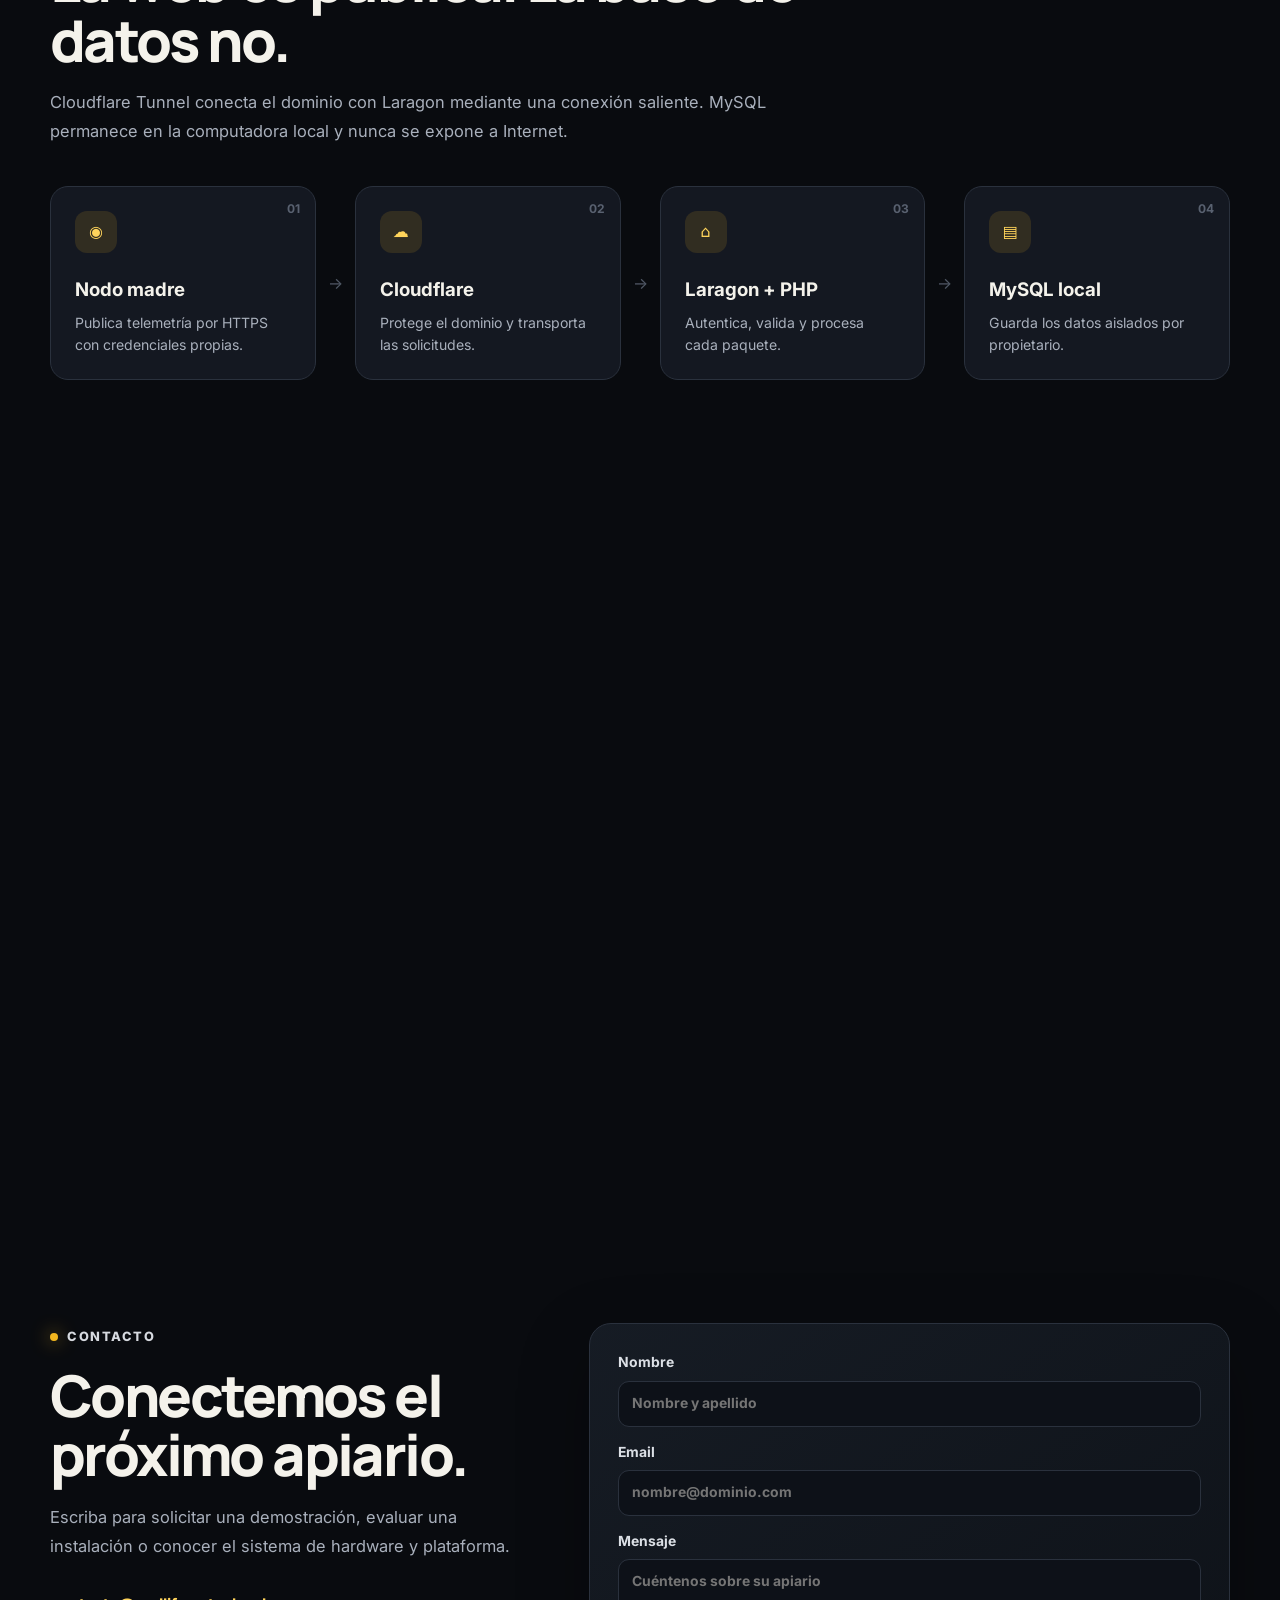
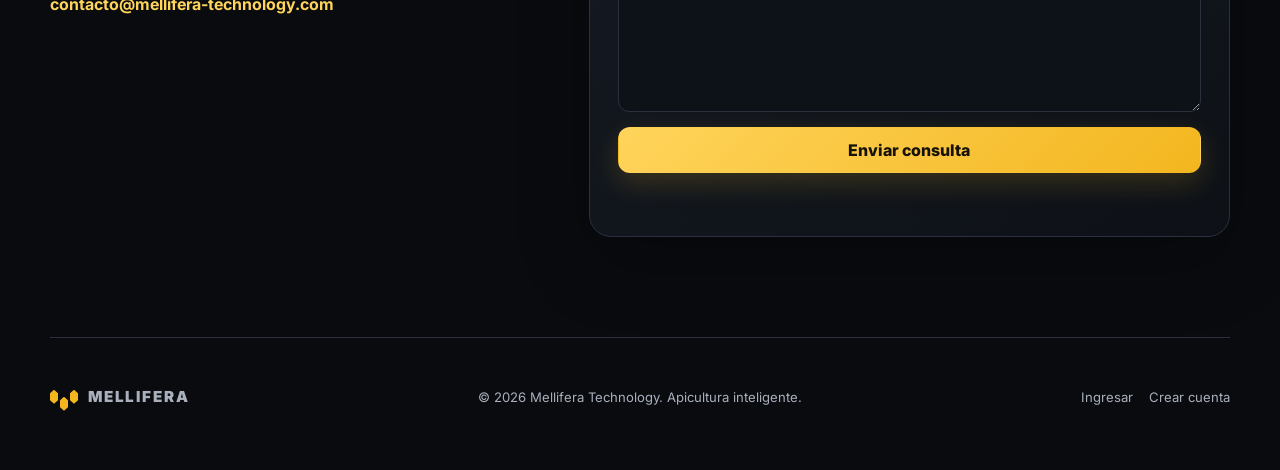
==== commit 9c582d50: "Add files via upload" ====
--- a/index.html
+++ b/index.html
@@ -120,7 +120,7 @@
         </ul>
       </div>
       <div class="browser-mock reveal">
-        <div class="browser-bar"><i></i><i></i><i></i><span>mellifera-technology.com/dashboard</span></div>
+        <div class="browser-bar"><i></i><i></i><i></i><span>app.mellifera-technology.com/dashboard</span></div>
         <div class="browser-body">
           <aside><b>M</b><span></span><span></span><span></span><span></span><span></span></aside>
           <div class="browser-content"><div class="mock-head"><div><small>Buenos días</small><b>Resumen del apiario</b></div><i>Actualizado</i></div><div class="mock-cards"><span></span><span></span><span></span><span></span></div><div class="mock-row"><div class="mock-chart"><svg viewBox="0 0 500 150" preserveAspectRatio="none"><path class="chart-grid" d="M0 38H500M0 76H500M0 114H500"/><path class="chart-stroke" d="M0 116C65 98 92 72 148 82S234 33 300 61S398 27 500 45"/></svg></div><div class="mock-list"><i></i><i></i><i></i><i></i></div></div></div>
@@ -140,11 +140,11 @@
         <article><b>03</b><span>⌂</span><h3>Laragon + PHP</h3><p>Autentica, valida y procesa cada paquete.</p></article><i>→</i>
         <article><b>04</b><span>▤</span><h3>MySQL local</h3><p>Guarda los datos aislados por propietario.</p></article>
       </div>
-      <div class="architecture-note reveal"><b>Identidad invisible para el usuario.</b><span>Cada cuenta recibe un UUID interno único. Cada madre tiene además su propio token. Ninguno se muestra en el panel del productor.</span></div>
+      <div class="architecture-note reveal"><b>Datos separados por cuenta.</b><span>La plataforma relaciona automáticamente cada dispositivo y cada medición con su propietario.</span></div>
     </section>
 
     <section class="marketing-section security" id="seguridad">
-      <div class="security-card reveal"><span class="security-orbit"></span><div class="shield">⬢</div><div><span class="eyebrow"><i></i> Seguridad por diseño</span><h2>Cada usuario consulta únicamente sus propios datos.</h2><p>La sesión identifica al propietario y todas las consultas incluyen su ID interno. Las madres se validan con código de cuenta, identificador de dispositivo y token secreto individual.</p><div class="security-points"><span>Contraseñas cifradas</span><span>Sesiones seguras</span><span>Protección CSRF</span><span>API autenticada</span><span>MySQL privado</span><span>Auditoría</span></div></div></div>
+      <div class="security-card reveal"><span class="security-orbit"></span><div class="shield">⬢</div><div><span class="eyebrow"><i></i> Seguridad por diseño</span><h2>Cada usuario consulta únicamente sus propios datos.</h2><p>La sesión identifica al propietario y todas las consultas se limitan automáticamente a sus propios apiarios, colmenas y mediciones.</p><div class="security-points"><span>Contraseñas cifradas</span><span>Sesiones seguras</span><span>Protección CSRF</span><span>API autenticada</span><span>MySQL privado</span><span>Auditoría</span></div></div></div>
     </section>
 
     <section class="marketing-section contact-section" id="contacto">
--- a/assets/css/app.css
+++ b/assets/css/app.css
@@ -23,3 +23,7 @@
 @media(max-width:1100px){.hero{grid-template-columns:1fr;min-height:auto;padding-top:140px}.hero-copy{text-align:center}.hero-copy>p{margin-left:auto;margin-right:auto}.hero-actions,.hero-trust{justify-content:center}.hero-stage{min-height:570px}.split-showcase,.contact-section{grid-template-columns:1fr}.bento-grid{grid-template-columns:repeat(2,1fr)}.flow{grid-template-columns:1fr 1fr}.flow>i{display:none}.security-card{grid-template-columns:1fr}.summary-grid{grid-template-columns:repeat(2,1fr)}.overview-grid,.overview-grid.lower,.calendar-layout,.two-column{grid-template-columns:1fr}.hive-card-grid,.content-grid.cards,.note-grid{grid-template-columns:repeat(2,1fr)}}
 @media(max-width:820px){.marketing-header{grid-template-columns:1fr auto}.mobile-menu{display:block}.marketing-nav{position:absolute;top:60px;left:0;right:0;display:none;flex-direction:column;padding:10px;border:1px solid var(--line);border-radius:14px;background:#11151c}.marketing-nav.open{display:flex}.header-actions{display:none}.metric-strip{grid-template-columns:repeat(2,1fr)}.metric-strip article:nth-child(2){border-right:0}.metric-strip article:nth-child(-n+2){border-bottom:1px solid var(--line)}.auth-shell{grid-template-columns:1fr}.auth-visual{min-height:560px;padding:70px 30px 40px}.auth-panel{padding:40px 18px}.dash-shell{grid-template-columns:1fr}.sidebar{position:fixed;inset:0 auto 0 0;width:260px;z-index:150;transform:translateX(-102%);transition:.25s ease;box-shadow:20px 0 70px rgba(0,0,0,.45)}.sidebar.open{transform:none}.sidebar-brand>button,.mobile-only{display:grid}.dash-content{padding:16px}.dash-topbar{padding:0 14px}.connection-chip span{display:none}.hive-card-grid,.content-grid.cards,.note-grid{grid-template-columns:1fr}.filter-bar{align-items:stretch;flex-direction:column}.filter-bar input,.filter-bar select,.view-actions select{width:100%}.welcome-row,.view-actions{align-items:flex-start;flex-direction:column}.view-actions .inline-actions{width:100%}.calendar-day{min-height:80px}.float-chip{display:none}}
 @media(max-width:570px){.hero{width:min(100% - 28px);padding-top:125px}.hero-copy h1{font-size:2.7rem}.dashboard-preview{transform:none;padding:13px}.preview-kpis{grid-template-columns:1fr}.preview-kpis article:nth-child(n+2){display:none}.metric-strip{width:min(100% - 28px);grid-template-columns:1fr}.metric-strip article{border-right:0!important;border-bottom:1px solid var(--line)}.bento-grid{grid-template-columns:1fr}.bento-wide{grid-column:span 1}.marketing-section{width:min(100% - 28px);padding:70px 0}.flow{grid-template-columns:1fr}.security-card{padding:30px 18px}.marketing-footer{grid-template-columns:1fr;text-align:center}.marketing-footer div{justify-content:center}.summary-grid{grid-template-columns:1fr}.segmented{display:none}.calendar-grid{gap:3px}.calendar-day{padding:5px;min-height:65px}.calendar-event-pill{display:none}.form-grid{grid-template-columns:1fr}.span-2{grid-column:span 1}.app-dialog form{padding:15px}}
+
+
+/* Administración Mellifera */
+.admin-table-wrap{overflow:auto}.admin-table-wrap table{min-width:1120px}.admin-code-cell{display:flex;align-items:center;gap:8px;min-width:285px}.admin-code-cell code{font:600 .76rem/1.4 ui-monospace,SFMono-Regular,Consolas,monospace;color:var(--honey-2);background:rgba(243,182,31,.08);border:1px solid rgba(243,182,31,.16);padding:6px 8px;border-radius:8px;word-break:break-all}.admin-user-main b,.admin-user-main small{display:block}.admin-user-main small{color:var(--muted)}.admin-device-counts{display:flex;gap:8px;white-space:nowrap}.admin-device-counts span{padding:5px 8px;border:1px solid var(--line);border-radius:8px;color:var(--muted);font-size:.78rem}.admin-actions{display:flex;gap:6px;flex-wrap:wrap;min-width:180px}.admin-provision-result{border-color:rgba(243,182,31,.28);background:linear-gradient(145deg,rgba(243,182,31,.08),rgba(20,24,33,.9))}.admin-provision-result>p{color:var(--muted);margin:0 0 15px}.admin-provision-result pre{margin:0;max-height:370px;overflow:auto;padding:16px;border-radius:13px;background:#080a0e;border:1px solid var(--line);color:#dce3ec;font:500 .82rem/1.65 ui-monospace,SFMono-Regular,Consolas,monospace;white-space:pre-wrap;word-break:break-word}.status-badge.blocked{background:rgba(255,112,112,.12);color:var(--red)}.status-badge.pending{background:rgba(255,156,86,.12);color:var(--orange)}
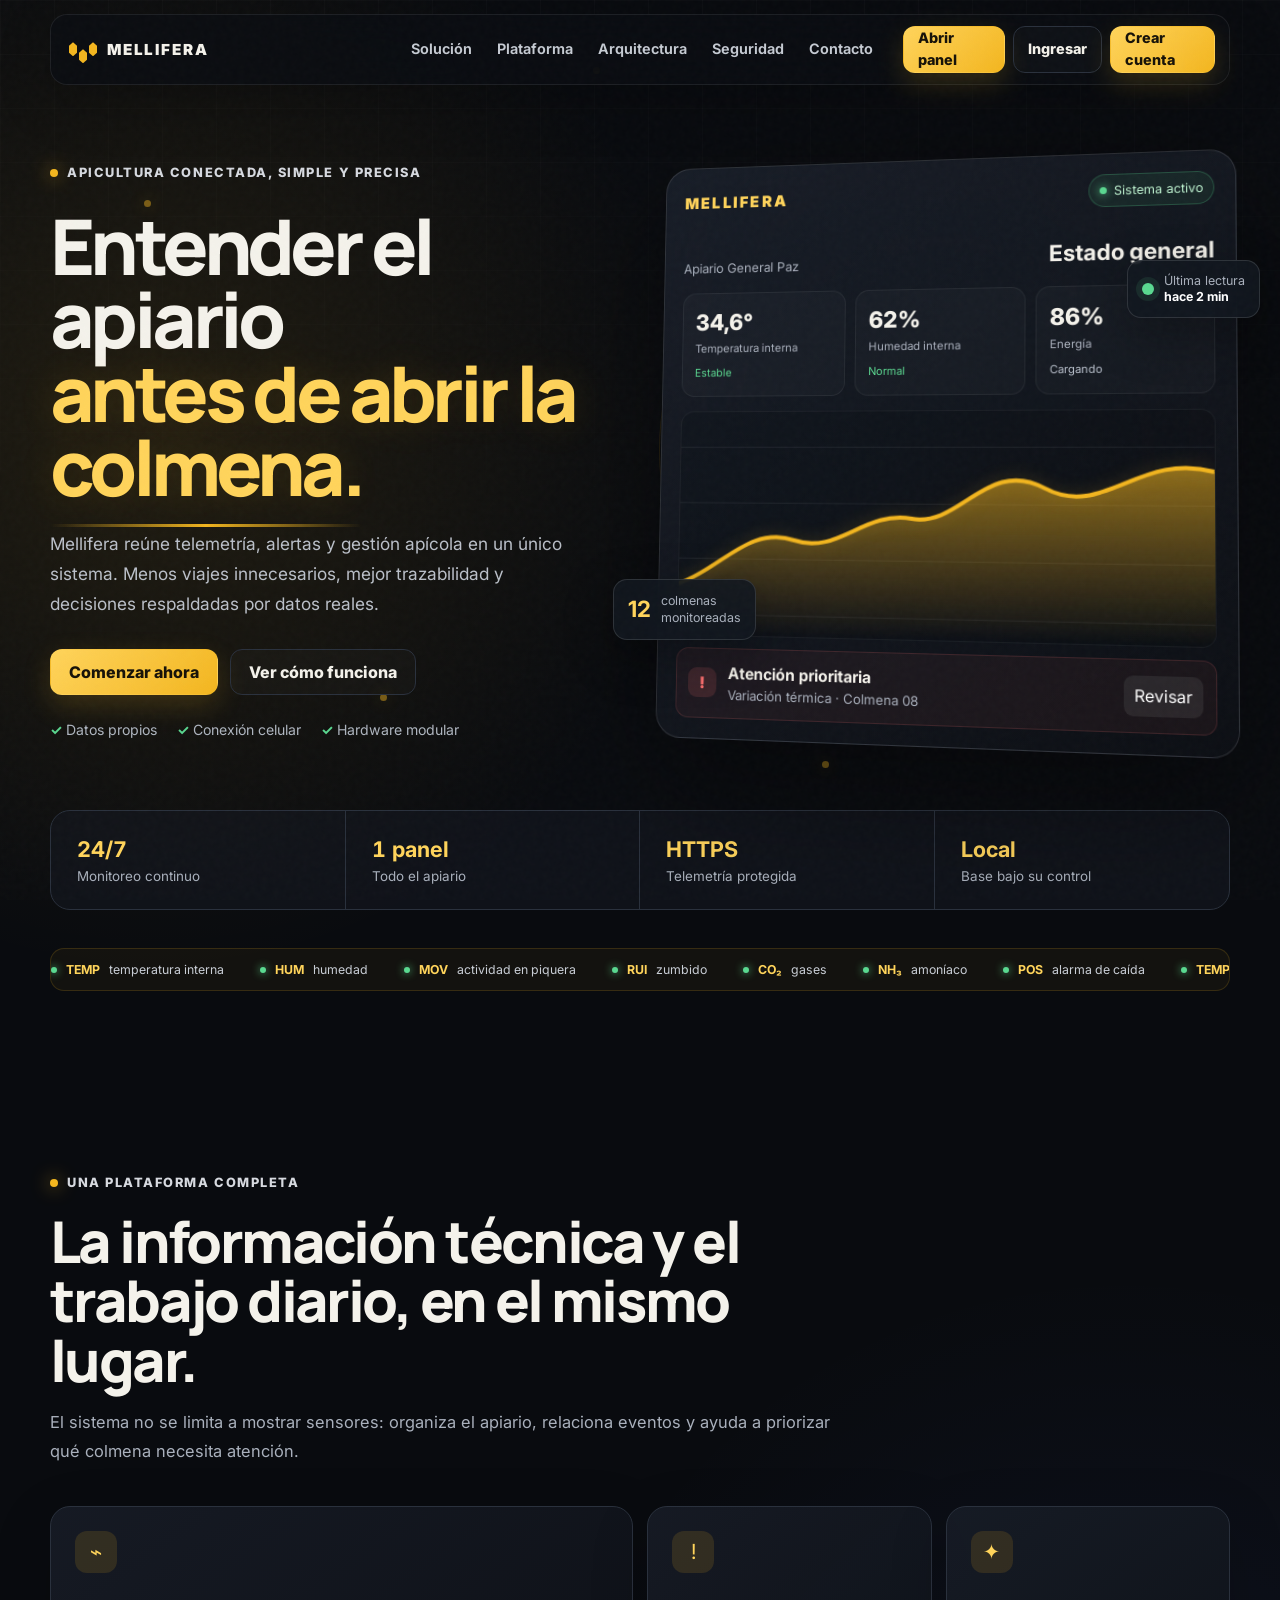
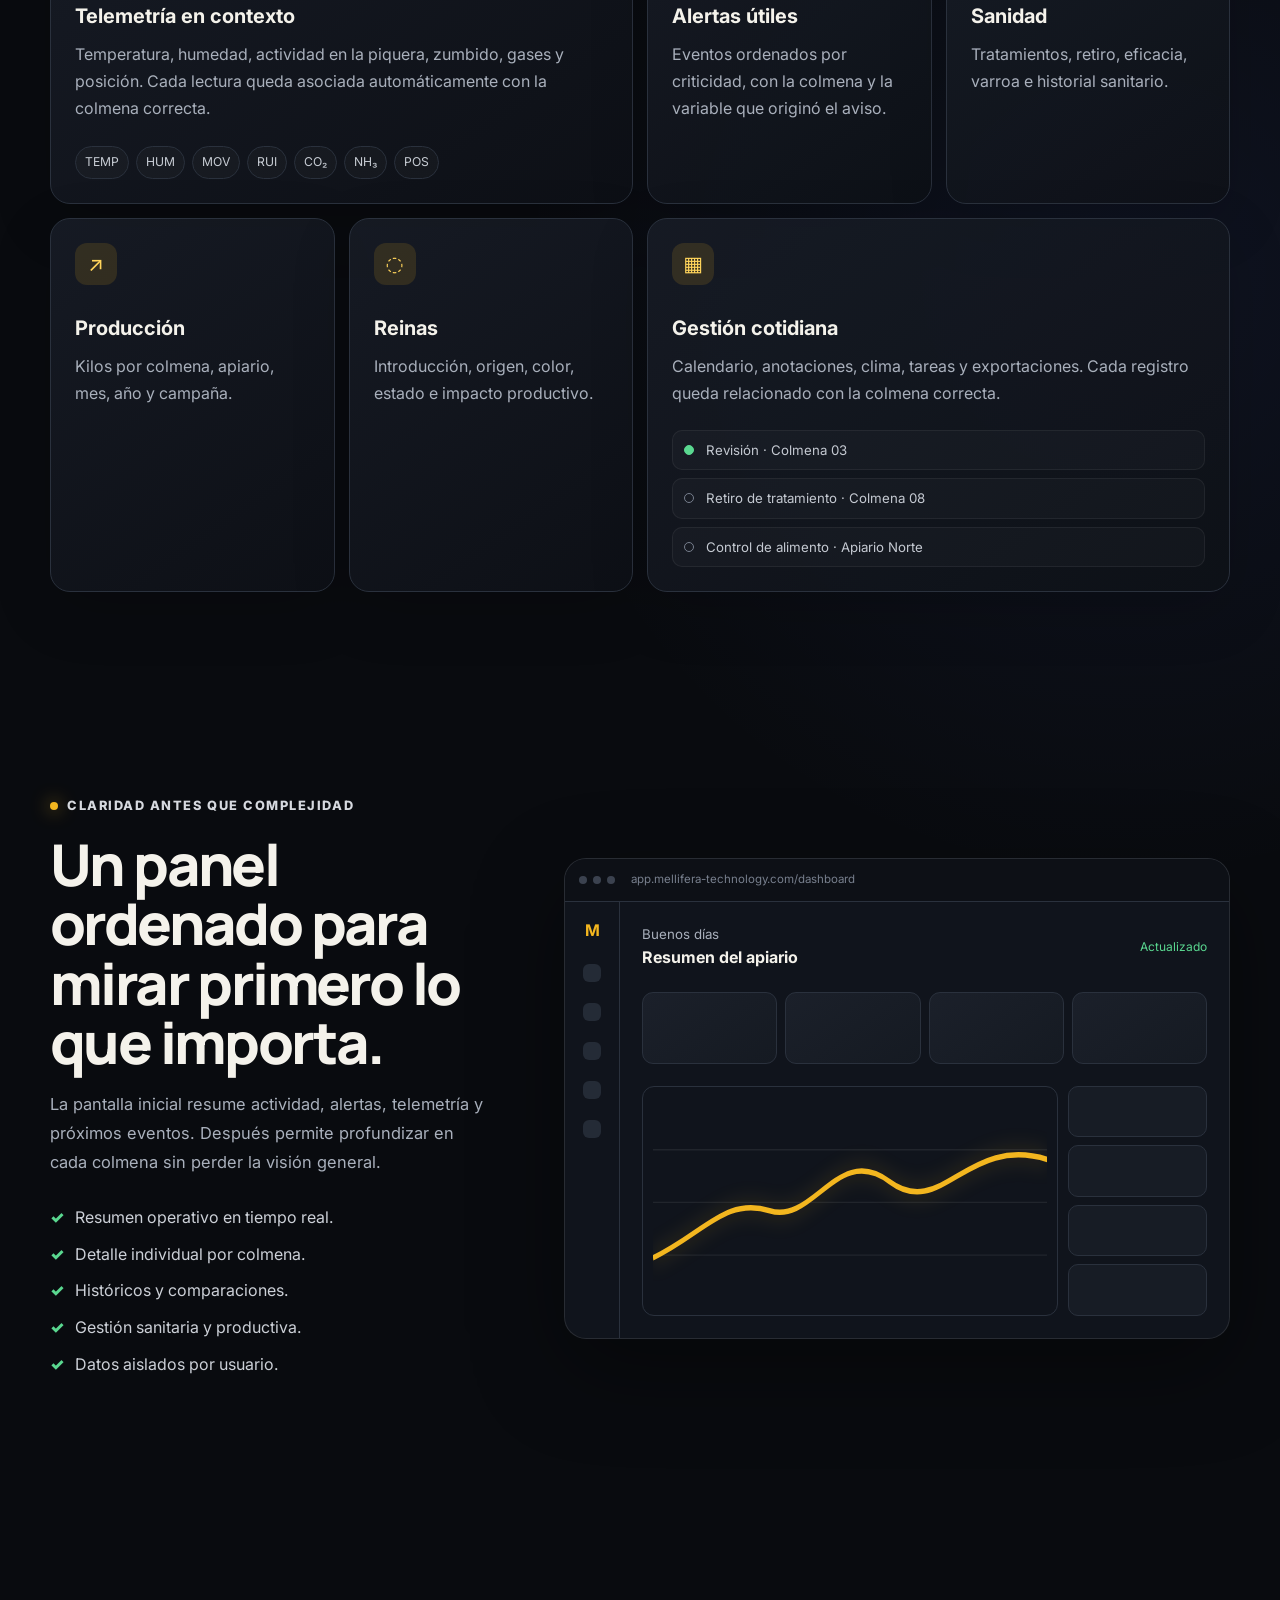
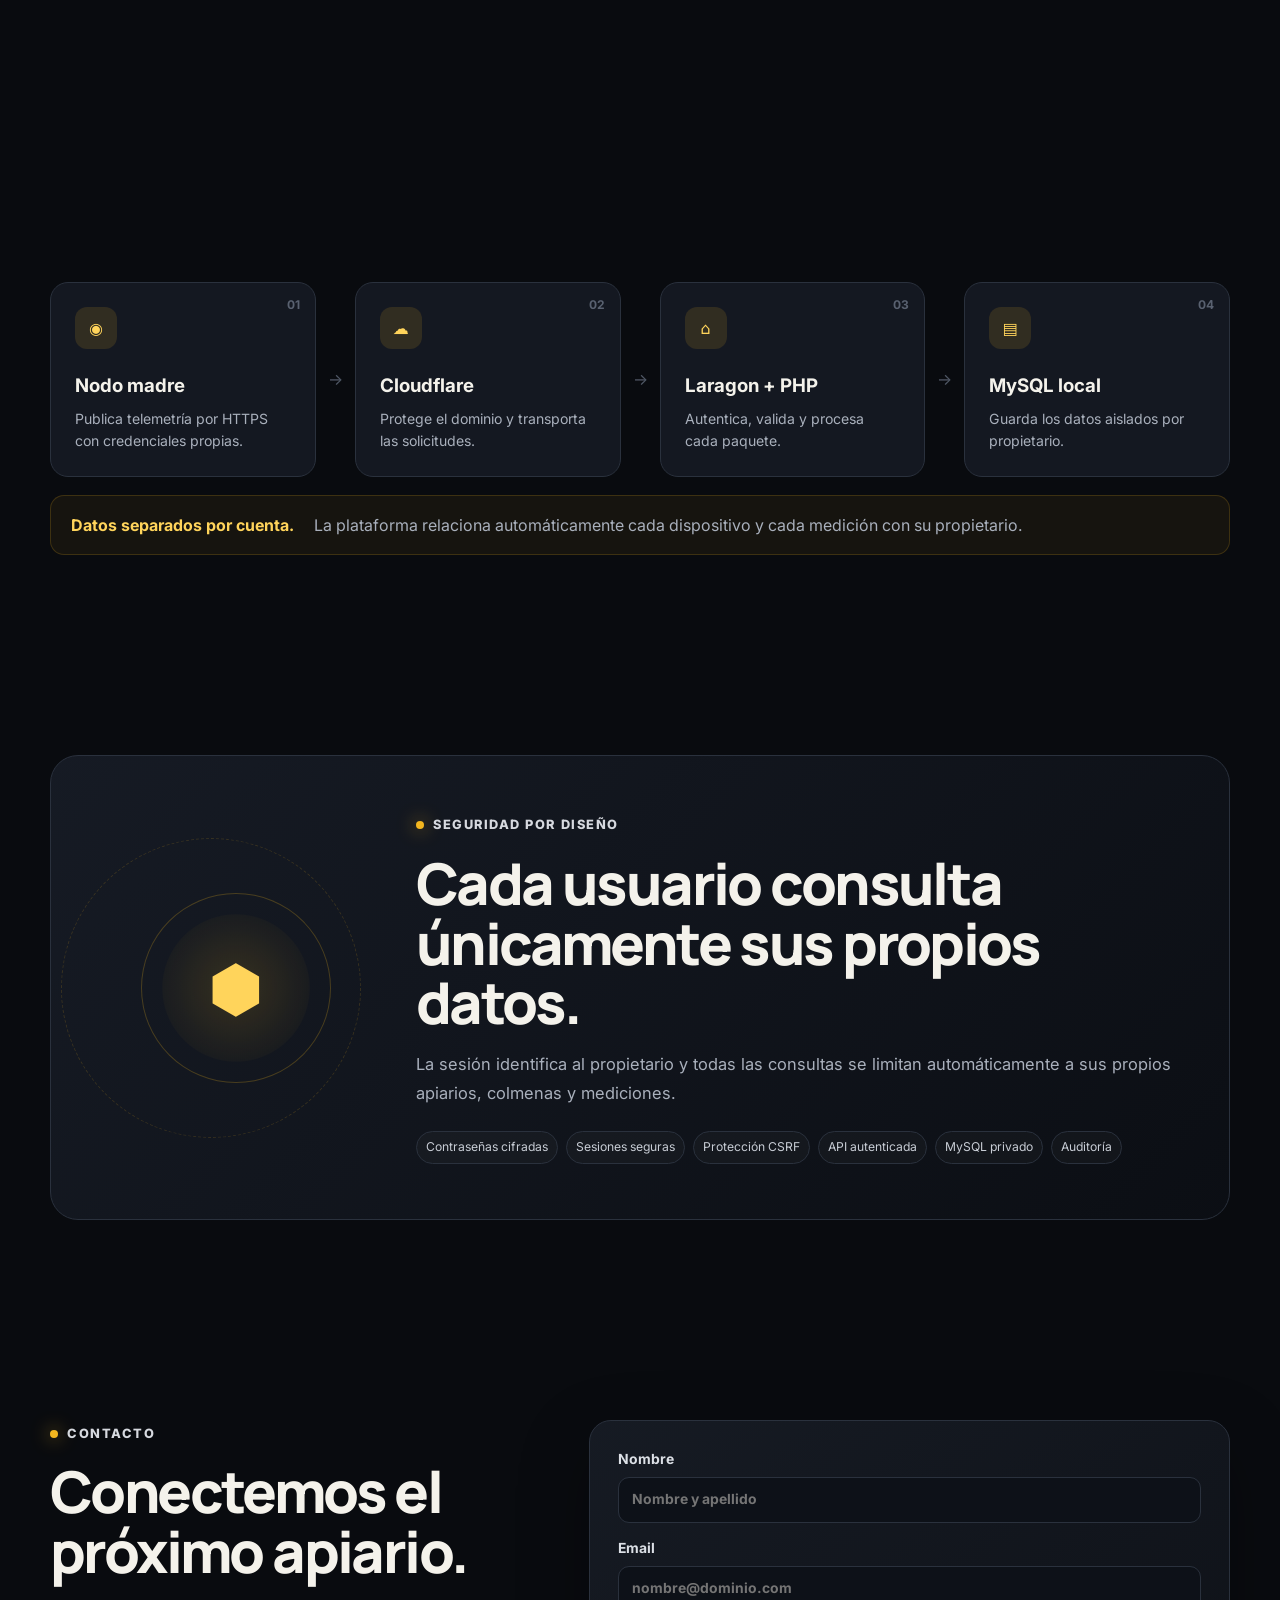
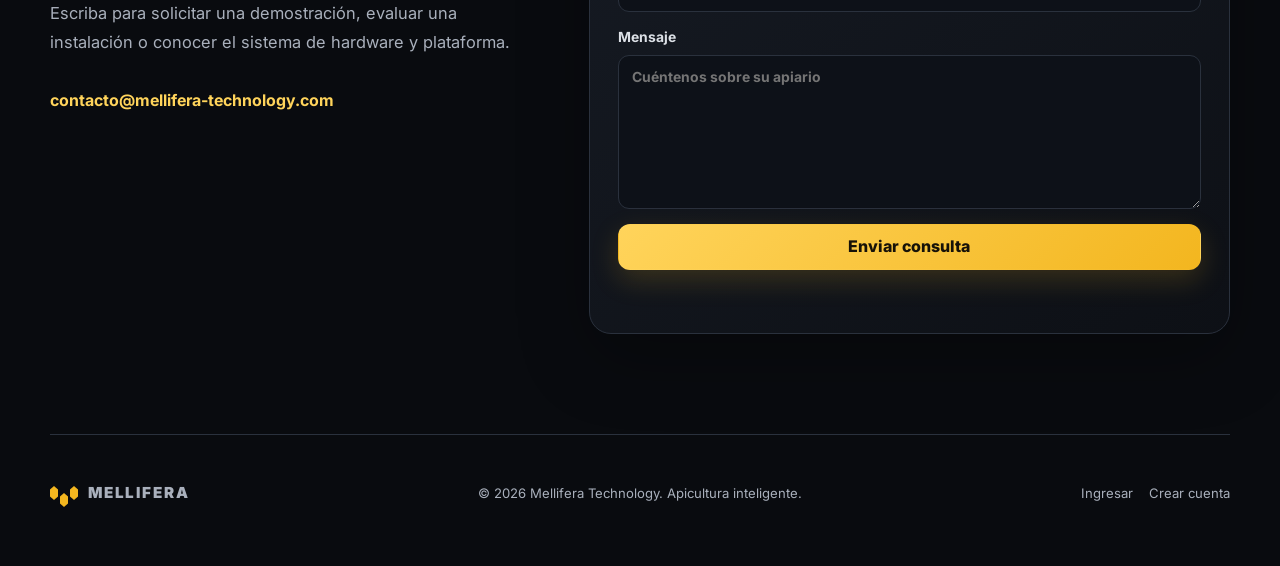
==== commit 848b5f33: "Add files via upload" ====
--- a/index.html
+++ b/index.html
@@ -39,6 +39,7 @@
 
   <main>
     <section class="hero" id="inicio">
+      <div class="hero-particles" aria-hidden="true"><i></i><i></i><i></i><i></i><i></i></div>
       <div class="hero-copy reveal">
         <span class="eyebrow"><i></i> Apicultura conectada, simple y precisa</span>
         <h1>Entender el apiario<br><span>antes de abrir la colmena.</span></h1>
@@ -84,11 +85,18 @@
     </section>
 
     <section class="metric-strip">
-      <article><b>24/7</b><span>Monitoreo continuo</span></article>
-      <article><b>1 panel</b><span>Todo el apiario</span></article>
+      <article><b data-count="24">24/7</b><span>Monitoreo continuo</span></article>
+      <article><b data-count="1">1 panel</b><span>Todo el apiario</span></article>
       <article><b>HTTPS</b><span>Telemetría protegida</span></article>
       <article><b>Local</b><span>Base bajo su control</span></article>
     </section>
+
+    <div class="live-data-ribbon" aria-label="Sensores compatibles">
+      <div class="live-data-track">
+        <span><i></i><b>TEMP</b> temperatura interna</span><span><i></i><b>HUM</b> humedad</span><span><i></i><b>MOV</b> actividad en piquera</span><span><i></i><b>RUI</b> zumbido</span><span><i></i><b>CO₂</b> gases</span><span><i></i><b>NH₃</b> amoníaco</span><span><i></i><b>POS</b> alarma de caída</span>
+        <span><i></i><b>TEMP</b> temperatura interna</span><span><i></i><b>HUM</b> humedad</span><span><i></i><b>MOV</b> actividad en piquera</span><span><i></i><b>RUI</b> zumbido</span><span><i></i><b>CO₂</b> gases</span><span><i></i><b>NH₃</b> amoníaco</span><span><i></i><b>POS</b> alarma de caída</span>
+      </div>
+    </div>
 
     <section class="marketing-section" id="solucion">
       <header class="section-heading reveal">
@@ -97,7 +105,7 @@
         <p>El sistema no se limita a mostrar sensores: organiza el apiario, relaciona eventos y ayuda a priorizar qué colmena necesita atención.</p>
       </header>
       <div class="bento-grid">
-        <article class="bento bento-wide reveal"><span class="bento-icon">⌁</span><h3>Telemetría en contexto</h3><p>Temperatura, humedad, peso, gases, sonido, vibración, inclinación, flujo de abejas y energía. Por colmena, período y apiario.</p><div class="sensor-cloud"><span>Temperatura</span><span>Humedad</span><span>Peso</span><span>CO₂</span><span>Sonido</span><span>Movimiento</span><span>Batería</span></div></article>
+        <article class="bento bento-wide reveal"><span class="bento-icon">⌁</span><h3>Telemetría en contexto</h3><p>Temperatura, humedad, actividad en la piquera, zumbido, gases y posición. Cada lectura queda asociada automáticamente con la colmena correcta.</p><div class="sensor-cloud"><span>TEMP</span><span>HUM</span><span>MOV</span><span>RUI</span><span>CO₂</span><span>NH₃</span><span>POS</span></div></article>
         <article class="bento reveal"><span class="bento-icon">!</span><h3>Alertas útiles</h3><p>Eventos ordenados por criticidad, con la colmena y la variable que originó el aviso.</p></article>
         <article class="bento reveal"><span class="bento-icon">✦</span><h3>Sanidad</h3><p>Tratamientos, retiro, eficacia, varroa e historial sanitario.</p></article>
         <article class="bento reveal"><span class="bento-icon">↗</span><h3>Producción</h3><p>Kilos por colmena, apiario, mes, año y campaña.</p></article>
@@ -110,7 +118,7 @@
       <div class="showcase-copy reveal">
         <span class="eyebrow"><i></i> Claridad antes que complejidad</span>
         <h2>Un panel ordenado para mirar primero lo que importa.</h2>
-        <p>La pantalla inicial resume conexión, alertas, última telemetría, producción y próximos eventos. Después permite profundizar por apiario o colmena.</p>
+        <p>La pantalla inicial resume actividad, alertas, telemetría y próximos eventos. Después permite profundizar en cada colmena sin perder la visión general.</p>
         <ul class="feature-list">
           <li>Resumen operativo en tiempo real.</li>
           <li>Detalle individual por colmena.</li>
--- a/assets/css/app.css
+++ b/assets/css/app.css
@@ -27,3 +27,52 @@
 
 /* Administración Mellifera */
 .admin-table-wrap{overflow:auto}.admin-table-wrap table{min-width:1120px}.admin-code-cell{display:flex;align-items:center;gap:8px;min-width:285px}.admin-code-cell code{font:600 .76rem/1.4 ui-monospace,SFMono-Regular,Consolas,monospace;color:var(--honey-2);background:rgba(243,182,31,.08);border:1px solid rgba(243,182,31,.16);padding:6px 8px;border-radius:8px;word-break:break-all}.admin-user-main b,.admin-user-main small{display:block}.admin-user-main small{color:var(--muted)}.admin-device-counts{display:flex;gap:8px;white-space:nowrap}.admin-device-counts span{padding:5px 8px;border:1px solid var(--line);border-radius:8px;color:var(--muted);font-size:.78rem}.admin-actions{display:flex;gap:6px;flex-wrap:wrap;min-width:180px}.admin-provision-result{border-color:rgba(243,182,31,.28);background:linear-gradient(145deg,rgba(243,182,31,.08),rgba(20,24,33,.9))}.admin-provision-result>p{color:var(--muted);margin:0 0 15px}.admin-provision-result pre{margin:0;max-height:370px;overflow:auto;padding:16px;border-radius:13px;background:#080a0e;border:1px solid var(--line);color:#dce3ec;font:500 .82rem/1.65 ui-monospace,SFMono-Regular,Consolas,monospace;white-space:pre-wrap;word-break:break-word}.status-badge.blocked{background:rgba(255,112,112,.12);color:var(--red)}.status-badge.pending{background:rgba(255,156,86,.12);color:var(--orange)}
+
+/* Mellifera 1.2: administración, historial y suplantación segura */
+.impersonation-banner{display:flex;align-items:center;justify-content:space-between;gap:16px;margin:14px 20px 0;padding:12px 16px;border:1px solid rgba(243,182,31,.35);border-radius:13px;background:rgba(243,182,31,.09);color:#f7e7aa}.impersonation-banner[hidden]{display:none}.impersonation-banner strong{color:white}.sensor-badge{display:inline-flex;padding:4px 8px;border-radius:999px;background:rgba(101,167,255,.1);color:#a9ceff;font-size:.7rem;font-weight:700}.status-badge.stored{background:rgba(90,216,144,.1);color:#a7edc2}.status-badge.hive_created{background:rgba(243,182,31,.13);color:var(--honey-2)}.status-badge.hive_exists{background:rgba(101,167,255,.1);color:#a9ceff}.status-badge.pending_child{background:rgba(255,156,86,.12);color:#ffc59d}.status-badge.invalid_account,.status-badge.invalid_payload,.status-badge.device_conflict,.status-badge.error{background:rgba(255,112,112,.12);color:#ffadad}.admin-content{max-width:none}.server-detail-grid{display:grid;grid-template-columns:repeat(4,1fr);gap:12px}.server-detail-grid span{padding:15px;border:1px solid var(--line);border-radius:12px;background:rgba(255,255,255,.02)}.server-detail-grid small,.server-detail-grid b{display:block}.server-detail-grid small{color:var(--muted);margin-bottom:5px}.server-detail-grid b{font-size:.93rem;word-break:break-word}.server-big-number{min-height:150px;display:grid;place-items:center;text-align:center}.server-big-number b{display:block;font:800 4rem/1 Manrope,sans-serif;color:var(--honey-2)}.server-big-number span{display:block;color:var(--muted);margin-top:8px}.admin-incoming-table table{min-width:1380px}.admin-incoming-filters input{min-width:300px}.nowrap-code{white-space:nowrap;font:600 .72rem/1.4 ui-monospace,SFMono-Regular,Consolas,monospace;color:#d5dbe4}.result-cell{display:grid;gap:5px;min-width:190px}.result-cell small{color:var(--muted);line-height:1.35}.table-pagination{display:flex;align-items:center;justify-content:space-between;gap:12px;padding:14px 4px 0;color:var(--muted);font-size:.82rem}.table-pagination>div{display:flex;gap:8px}.table-pagination button:disabled{opacity:.35;cursor:not-allowed}.summary-icon.violet{background:rgba(181,140,255,.12);color:var(--violet)}
+@media(max-width:1100px){.server-detail-grid{grid-template-columns:repeat(2,1fr)}}
+@media(max-width:820px){.impersonation-banner{align-items:flex-start;flex-direction:column;margin:12px 14px 0}.server-detail-grid{grid-template-columns:1fr}.table-pagination{align-items:flex-start;flex-direction:column}}
+
+/* Mellifera 1.3: panel simplificado, colmenas automáticas y Kanban */
+.summary-grid-three{grid-template-columns:repeat(3,1fr)}
+.sidebar-foot-expanded{display:grid!important;gap:12px!important;align-items:stretch!important}.sidebar-user-line{display:flex;align-items:center;gap:10px;min-width:0}.sidebar-user-line>div:last-child{min-width:0}.sidebar-user-line b,.sidebar-user-line small{display:block;overflow:hidden;text-overflow:ellipsis;white-space:nowrap}.sidebar-logout{display:flex;align-items:center;justify-content:center;gap:8px;width:100%;min-height:39px;border:1px solid var(--line);border-radius:10px;background:rgba(255,255,255,.025);color:#d5dae2;font-weight:750;cursor:pointer}.sidebar-logout:hover{border-color:rgba(255,112,112,.35);background:rgba(255,112,112,.07);color:#ffc1c1}.history-nav{margin-top:auto;border-top:1px solid rgba(255,255,255,.055)!important;padding-top:13px!important}
+.telemetry-overview-panel{margin-bottom:14px}.telemetry-panel-head{align-items:flex-start}.telemetry-mini-filters{display:flex;align-items:center;justify-content:flex-end;gap:9px;flex-wrap:wrap}.telemetry-mini-filters input,.telemetry-mini-filters select{min-height:38px;padding:0 11px;border:1px solid var(--line);border-radius:10px;background:var(--panel-2);color:var(--text)}.telemetry-mini-filters input{width:190px}.chart-help{display:flex;gap:18px;flex-wrap:wrap;margin-top:11px;color:var(--muted);font-size:.76rem}.chart-help span{display:flex;align-items:center;gap:7px}.chart-help i{display:inline-block;width:28px;height:0;border-top:2px solid var(--honey)}.chart-help .dotted-line{border-top:2px dashed var(--text)}
+.hive-metrics.two{grid-template-columns:repeat(2,1fr)}.hive-detail-card{display:flex;flex-direction:column;gap:13px}.hive-card-identity{display:grid;grid-template-columns:auto repeat(3,1fr);align-items:center;gap:11px;padding:12px;border:1px solid rgba(255,255,255,.06);border-radius:12px;background:rgba(255,255,255,.022)}.hive-card-identity>div small,.hive-card-identity>div b{display:block}.hive-card-identity>div small{font-size:.68rem;color:var(--muted)}.hive-card-identity>div b{font-size:.9rem}.queen-dot{width:20px;height:20px;border:2px solid rgba(255,255,255,.3);border-radius:50%;box-shadow:0 0 0 5px rgba(255,255,255,.035)}.manual-hive-notice{padding:10px 12px;border:1px solid rgba(181,140,255,.18);border-radius:10px;background:rgba(181,140,255,.06);color:#d8c8ff;font-size:.78rem}.hive-notes-preview{margin:0;color:var(--muted);white-space:pre-wrap}.status-badge.manual{background:rgba(181,140,255,.12);color:#d7c4ff}
+.measurement-card-grid{display:grid;grid-template-columns:repeat(4,1fr);gap:12px;margin-bottom:14px}.measurement-card{padding:20px;border:1px solid var(--line);border-radius:16px;background:linear-gradient(145deg,var(--panel),#10141b)}.measurement-card small,.measurement-card b,.measurement-card em{display:block}.measurement-card small{color:var(--muted)}.measurement-card b{margin:8px 0 4px;font:800 1.8rem/1.1 Manrope,sans-serif}.measurement-card em{color:var(--soft);font-size:.76rem;font-style:normal}.placeholder-card{border-style:dashed;opacity:.7}.placeholder-card b{font-size:1.12rem;color:var(--muted)}.measurement-charts .chart-large{height:330px}
+.hive-multi-select{display:grid;grid-template-columns:repeat(2,1fr);gap:8px;max-height:220px;overflow:auto;padding:10px;border:1px solid var(--line);border-radius:12px;background:rgba(0,0,0,.12)}.hive-multi-select label{display:flex;grid-template-columns:auto 1fr;align-items:center;gap:8px;padding:8px;border:1px solid rgba(255,255,255,.05);border-radius:9px;background:rgba(255,255,255,.02)}.hive-multi-select label input{width:auto}.hive-multi-select.disabled{opacity:.45}
+.kanban-board{display:grid;grid-template-columns:repeat(3,1fr);gap:13px;margin-top:16px}.kanban-column{min-height:330px;padding:12px;border:1px solid var(--line);border-radius:16px;background:rgba(15,19,26,.72)}.kanban-column>header{display:flex;align-items:center;justify-content:space-between;padding:4px 4px 12px;font-weight:800}.kanban-column>header b{display:grid;place-items:center;min-width:26px;height:26px;border-radius:999px;background:var(--panel-3);color:var(--muted);font-size:.76rem}.kanban-list{display:grid;align-content:start;gap:9px;min-height:270px}.kanban-card{padding:13px;border:1px solid rgba(255,255,255,.07);border-radius:12px;background:linear-gradient(145deg,var(--panel),#10141b);box-shadow:0 10px 28px rgba(0,0,0,.14);cursor:grab}.kanban-card:active{cursor:grabbing}.kanban-card small,.kanban-card b,.kanban-card p{display:block}.kanban-card small{color:var(--muted);font-size:.69rem}.kanban-card b{margin-top:5px}.kanban-card p{margin:6px 0;color:#b8bec8;font-size:.78rem}.kanban-actions{display:flex;gap:5px;flex-wrap:wrap;margin-top:10px}.kanban-empty{display:grid;place-items:center;min-height:100px;border:1px dashed var(--line);border-radius:11px;color:var(--soft);font-size:.78rem}.history-message{display:block;max-width:280px;margin-top:4px;color:var(--muted);font-size:.67rem;line-height:1.35}
+@media(max-width:1100px){.summary-grid-three{grid-template-columns:repeat(3,1fr)}.measurement-card-grid{grid-template-columns:repeat(2,1fr)}.kanban-board{grid-template-columns:1fr}.hive-card-identity{grid-template-columns:auto repeat(3,1fr)}}
+@media(max-width:820px){.summary-grid-three{grid-template-columns:1fr}.telemetry-panel-head{flex-direction:column}.telemetry-mini-filters{width:100%;justify-content:flex-start}.telemetry-mini-filters input,.telemetry-mini-filters select{width:100%}.measurement-card-grid{grid-template-columns:1fr}.hive-card-identity{grid-template-columns:auto 1fr 1fr}.hive-card-identity>div:last-child{grid-column:2/4}.hive-multi-select{grid-template-columns:1fr}}
+
+/* Mellifera 1.4: animaciones, sesión superior y sensores reales */
+.dashboard-page{overflow-x:hidden;overflow-y:auto;background:
+  radial-gradient(circle at 82% 4%,rgba(243,182,31,.065),transparent 30rem),
+  radial-gradient(circle at 35% 70%,rgba(101,167,255,.045),transparent 34rem),#0b0e13}
+.dashboard-page:before,.dashboard-page:after{content:'';position:fixed;pointer-events:none;z-index:-1;border-radius:50%;filter:blur(40px);opacity:.35;animation:dashboard-orbit 16s ease-in-out infinite alternate}
+.dashboard-page:before{width:380px;height:380px;right:-160px;top:18%;background:rgba(243,182,31,.12)}
+.dashboard-page:after{width:320px;height:320px;left:18%;bottom:-180px;background:rgba(101,167,255,.09);animation-delay:-7s}
+@keyframes dashboard-orbit{to{transform:translate3d(-45px,55px,0) scale(1.12)}}
+.dash-shell{min-height:100vh;height:auto;align-items:start}.sidebar{position:sticky;top:0;height:100vh;min-height:0;z-index:70;background:linear-gradient(180deg,#0d1016 0%,#0b0e13 100%);box-shadow:12px 0 45px rgba(0,0,0,.12)}
+.side-nav{min-height:0;overflow-y:auto;scrollbar-width:thin;scrollbar-color:#303744 transparent;padding-bottom:22px}.side-nav button{position:relative;overflow:hidden}.side-nav button:before{content:'';position:absolute;left:0;top:50%;width:3px;height:0;border-radius:0 5px 5px 0;background:var(--honey);transform:translateY(-50%);transition:.25s ease}.side-nav button.active:before{height:58%}.side-nav button:hover{transform:translateX(2px)}
+.dash-main{display:block;min-height:100vh}.dash-topbar{position:sticky;top:0;z-index:60;height:72px;background:rgba(12,15,21,.82);box-shadow:0 12px 40px rgba(0,0,0,.1)}.dash-content{overflow:visible;min-height:calc(100vh - 72px)}
+.dash-view.active{animation:view-enter .42s cubic-bezier(.2,.75,.25,1)}@keyframes view-enter{from{opacity:0;transform:translateY(12px)}to{opacity:1;transform:none}}
+.panel,.summary-card,.content-card,.measurement-card,.note-card{transition:transform .24s ease,border-color .24s ease,box-shadow .24s ease}.panel:hover,.summary-card:hover,.content-card:hover,.measurement-card:hover,.note-card:hover{transform:translateY(-2px);border-color:#394250;box-shadow:0 20px 55px rgba(0,0,0,.15)}
+.summary-card{position:relative;overflow:hidden;background:linear-gradient(145deg,rgba(23,28,38,.96),rgba(15,19,26,.96))}.summary-card:after{content:'';position:absolute;inset:-100% auto -100% -45%;width:30%;transform:rotate(18deg);background:linear-gradient(90deg,transparent,rgba(255,255,255,.055),transparent);animation:card-sheen 8s ease-in-out infinite}@keyframes card-sheen{0%,65%{left:-45%}85%,100%{left:135%}}
+.session-control{position:relative}.session-button{display:flex;align-items:center;gap:10px;min-width:205px;padding:6px 11px 6px 7px;border:1px solid var(--line);border-radius:13px;background:linear-gradient(145deg,var(--panel),#10141b);color:var(--text);cursor:pointer;text-align:left}.session-button:hover,.session-button[aria-expanded="true"]{border-color:rgba(243,182,31,.35);box-shadow:0 10px 30px rgba(0,0,0,.2)}.session-avatar{display:grid;place-items:center;width:34px;height:34px;flex:0 0 auto;border-radius:10px;background:linear-gradient(135deg,var(--honey-2),var(--honey));color:#171208;font-weight:900;box-shadow:0 7px 20px rgba(243,182,31,.2)}.session-avatar.large{width:42px;height:42px;border-radius:12px}.session-copy{display:grid;min-width:0;flex:1}.session-copy small{color:var(--muted);font-size:.63rem}.session-copy b{max-width:125px;overflow:hidden;text-overflow:ellipsis;white-space:nowrap;font-size:.82rem}.session-chevron{color:var(--muted);transition:transform .2s ease}.session-button[aria-expanded="true"] .session-chevron{transform:rotate(180deg)}.session-menu{position:absolute;right:0;top:calc(100% + 10px);width:290px;padding:13px;border:1px solid var(--line);border-radius:16px;background:rgba(18,22,30,.97);backdrop-filter:blur(20px);box-shadow:0 28px 80px rgba(0,0,0,.45);animation:session-open .18s ease;z-index:100}.session-menu[hidden]{display:none}@keyframes session-open{from{opacity:0;transform:translateY(-6px) scale(.98)}to{opacity:1;transform:none}}.session-menu-head{display:flex;align-items:center;gap:11px;padding:5px 4px 13px;border-bottom:1px solid var(--line)}.session-menu-head b,.session-menu-head small{display:block}.session-menu-head small{max-width:200px;overflow:hidden;text-overflow:ellipsis;color:var(--muted);font-size:.72rem}.session-meta{display:flex;justify-content:space-between;gap:15px;padding:13px 5px;color:var(--muted);font-size:.75rem}.session-meta b{color:#dce1e8}.session-logout{display:flex;align-items:center;justify-content:center;gap:8px;width:100%;min-height:40px;border:1px solid rgba(255,112,112,.24);border-radius:10px;background:rgba(255,112,112,.07);color:#ffc1c1;font-weight:800;cursor:pointer}.session-logout:hover{background:rgba(255,112,112,.13);border-color:rgba(255,112,112,.42)}
+.critical-position-banner{display:flex;align-items:center;gap:15px;margin:14px 20px 0;padding:15px 17px;border:1px solid rgba(255,62,62,.6);border-radius:15px;background:linear-gradient(90deg,rgba(130,12,12,.94),rgba(72,9,13,.92));box-shadow:0 0 0 1px rgba(255,80,80,.08),0 18px 55px rgba(145,0,0,.25);animation:alarm-pulse 1.35s ease-in-out infinite}.critical-position-banner[hidden]{display:none}.critical-position-banner>div{flex:1}.critical-position-banner b{display:block;letter-spacing:.12em;color:#fff;font-size:.83rem}.critical-position-banner p{margin:2px 0 0;color:#ffd5d5;font-size:.83rem}.critical-siren{display:grid;place-items:center;width:42px;height:42px;border-radius:50%;background:#ff4141;color:white;font:900 1.35rem/1 Manrope,sans-serif;box-shadow:0 0 0 8px rgba(255,65,65,.14),0 0 28px rgba(255,65,65,.55)}.alarm-button{background:#fff;color:#4b0909;border-color:#fff}@keyframes alarm-pulse{50%{box-shadow:0 0 0 4px rgba(255,75,75,.12),0 22px 65px rgba(145,0,0,.38)}}
+.hive-activity-badge{display:inline-flex;align-items:center;gap:7px;padding:7px 10px;border:1px solid rgba(90,216,144,.28);border-radius:999px;background:rgba(90,216,144,.1);color:#baf1ce;font-size:.72rem;font-weight:850;animation:activity-breathe 1.9s ease-in-out infinite}.hive-activity-badge i{width:8px;height:8px;border-radius:50%;background:var(--green);box-shadow:0 0 12px var(--green)}@keyframes activity-breathe{50%{transform:scale(1.025);box-shadow:0 0 0 5px rgba(90,216,144,.035)}}.hive-position-alarm{display:flex;align-items:center;gap:10px;padding:10px 12px;border:1px solid rgba(255,112,112,.42);border-radius:11px;background:rgba(255,64,64,.1);color:#ffc0c0;font-weight:850;font-size:.76rem}.hive-position-alarm:before{content:'!';display:grid;place-items:center;width:24px;height:24px;border-radius:50%;background:var(--red);color:#210303}.hive-sensor-grid{display:grid;grid-template-columns:repeat(5,minmax(0,1fr));gap:8px}.hive-sensor-grid span{min-width:0;padding:9px;border:1px solid rgba(255,255,255,.06);border-radius:10px;background:rgba(255,255,255,.022)}.hive-sensor-grid small,.hive-sensor-grid b{display:block}.hive-sensor-grid small{color:var(--muted);font-size:.62rem}.hive-sensor-grid b{overflow:hidden;text-overflow:ellipsis;margin-top:3px;font-size:.82rem;white-space:nowrap}
+.sensor-summary-grid{grid-template-columns:repeat(4,1fr)}.measurement-card{position:relative;overflow:hidden;padding-top:22px}.measurement-card:before{content:'';position:absolute;width:120px;height:120px;right:-60px;top:-65px;border-radius:50%;background:currentColor;opacity:.055}.measurement-icon{position:absolute;right:13px;top:12px;color:inherit;font:800 .76rem/1 Manrope,sans-serif;letter-spacing:-.04em}.sensor-temperature{color:#ffd96f}.sensor-humidity{color:#78b7ff}.sensor-activity{color:#75e6a3}.sensor-sound{color:#d2a8ff}.sensor-co2{color:#8de4dc}.sensor-nh3{color:#ffb784}.sensor-position{color:#ff8585}.measurement-card small,.measurement-card em{color:var(--muted)}.measurement-card b{color:var(--text)}
+
+/* Inicio animado */
+.marketing-page{position:relative}.marketing-page:before{content:'';position:fixed;inset:0;pointer-events:none;z-index:-1;background:linear-gradient(rgba(255,255,255,.018) 1px,transparent 1px),linear-gradient(90deg,rgba(255,255,255,.018) 1px,transparent 1px);background-size:54px 54px;mask-image:linear-gradient(to bottom,black,transparent 75%)}.marketing-header{transition:top .28s ease,width .28s ease,background .28s ease,box-shadow .28s ease}.marketing-header.compact{top:7px;width:min(1120px,calc(100% - 20px));background:rgba(9,12,17,.94);box-shadow:0 16px 55px rgba(0,0,0,.36)}
+.hero{position:relative}.hero-copy>*{animation:hero-copy-in .75s both}.hero-copy .eyebrow{animation-delay:.05s}.hero-copy h1{animation-delay:.14s}.hero-copy>p{animation-delay:.23s}.hero-actions{animation-delay:.32s}.hero-trust{animation-delay:.41s}@keyframes hero-copy-in{from{opacity:0;transform:translateY(18px)}to{opacity:1;transform:none}}.hero-copy h1 span{position:relative;text-shadow:0 0 40px rgba(243,182,31,.14)}.hero-copy h1 span:after{content:'';position:absolute;left:0;right:0;bottom:-8px;height:3px;border-radius:9px;background:linear-gradient(90deg,transparent,var(--honey),transparent);transform:scaleX(0);animation:hero-underline 1s .8s ease forwards}@keyframes hero-underline{to{transform:scaleX(1)}}
+.hero-particles{position:absolute;inset:0;pointer-events:none;overflow:hidden}.hero-particles i{position:absolute;width:7px;height:7px;border-radius:50%;background:var(--honey);box-shadow:0 0 18px rgba(243,182,31,.7);opacity:.45;animation:particle-float var(--duration,8s) ease-in-out infinite alternate}.hero-particles i:nth-child(1){left:8%;top:24%;--duration:8s}.hero-particles i:nth-child(2){left:46%;top:8%;--duration:10s}.hero-particles i:nth-child(3){right:12%;top:22%;--duration:7s}.hero-particles i:nth-child(4){left:28%;bottom:16%;--duration:9s}.hero-particles i:nth-child(5){right:34%;bottom:8%;--duration:11s}@keyframes particle-float{to{transform:translate3d(22px,-35px,0) scale(1.7);opacity:.12}}
+.dashboard-preview{animation:preview-float 5.5s ease-in-out infinite}.preview-chart .chart-stroke{stroke-dasharray:900;stroke-dashoffset:900;animation:draw-chart 2.2s .6s ease forwards}.preview-chart path[fill]{opacity:0;animation:chart-fill 1.2s 1.4s ease forwards}.float-chip{animation:chip-float 3.5s ease-in-out infinite}.chip-two{animation-delay:-1.6s}@keyframes preview-float{50%{transform:rotateY(-5deg) rotateX(2deg) translateY(-8px)}}@keyframes chip-float{50%{transform:translateY(-9px)}}@keyframes draw-chart{to{stroke-dashoffset:0}}@keyframes chart-fill{to{opacity:1}}
+.live-data-ribbon{width:min(1180px,calc(100% - 40px));margin:-52px auto 78px;overflow:hidden;border:1px solid rgba(243,182,31,.16);border-radius:14px;background:rgba(243,182,31,.045)}.live-data-track{display:flex;width:max-content;gap:36px;padding:11px 0;animation:data-marquee 24s linear infinite}.live-data-track span{display:flex;align-items:center;gap:9px;color:#c9ced6;font-size:.77rem;white-space:nowrap}.live-data-track b{color:var(--honey-2)}.live-data-track i{width:6px;height:6px;border-radius:50%;background:var(--green);box-shadow:0 0 9px var(--green)}@keyframes data-marquee{to{transform:translateX(-50%)}}
+.bento{position:relative;overflow:hidden}.bento:after{content:'';position:absolute;inset:0;background:radial-gradient(circle at var(--mx,50%) var(--my,50%),rgba(243,182,31,.1),transparent 30%);opacity:0;transition:opacity .25s ease;pointer-events:none}.bento:hover:after{opacity:1}.bento:hover{transform:translateY(-5px);border-color:rgba(243,182,31,.24)}.flow article{transition:.25s ease}.flow article:hover{transform:translateY(-5px);border-color:rgba(243,182,31,.25);box-shadow:0 20px 55px rgba(0,0,0,.18)}.metric-strip article b[data-count]{font-variant-numeric:tabular-nums}
+
+@media(max-width:1200px){.hive-sensor-grid{grid-template-columns:repeat(3,1fr)}.sensor-summary-grid{grid-template-columns:repeat(3,1fr)}}
+@media(max-width:820px){.dash-shell{min-height:100vh}.sidebar{position:fixed;height:100vh}.dash-topbar{height:auto;min-height:72px}.session-copy{display:none}.session-button{min-width:0;padding-right:8px}.session-menu{position:fixed;right:12px;top:70px;width:min(320px,calc(100% - 24px))}.critical-position-banner{align-items:flex-start;flex-wrap:wrap;margin:10px 12px 0}.critical-position-banner .alarm-button{width:100%}.sensor-summary-grid{grid-template-columns:1fr 1fr}.hive-sensor-grid{grid-template-columns:repeat(2,1fr)}.live-data-ribbon{width:min(100% - 28px);margin-top:-35px}}
+@media(max-width:570px){.sensor-summary-grid{grid-template-columns:1fr}.hive-sensor-grid{grid-template-columns:1fr 1fr}.topbar-title h1{font-size:1rem}.hero-particles{display:none}}
+@media(prefers-reduced-motion:reduce){*,*:before,*:after{scroll-behavior:auto!important;animation-duration:.001ms!important;animation-iteration-count:1!important;transition-duration:.001ms!important}}
+.hive-mini{transition:.25s ease}.hive-mini-alarm,.hive-card-critical{border-color:rgba(255,112,112,.5)!important;box-shadow:0 0 0 1px rgba(255,112,112,.08),0 20px 55px rgba(120,0,0,.15)!important}.hive-mini-sensors{display:grid;grid-template-columns:repeat(3,1fr);gap:6px;margin-top:9px}.hive-mini-sensors span{padding:7px 8px;border:1px solid rgba(255,255,255,.055);border-radius:8px;color:var(--muted);font-size:.65rem}.hive-mini-sensors b{display:block;color:#e9edf2;font-size:.72rem}.hive-detail-card>.hive-activity-badge{align-self:flex-start}
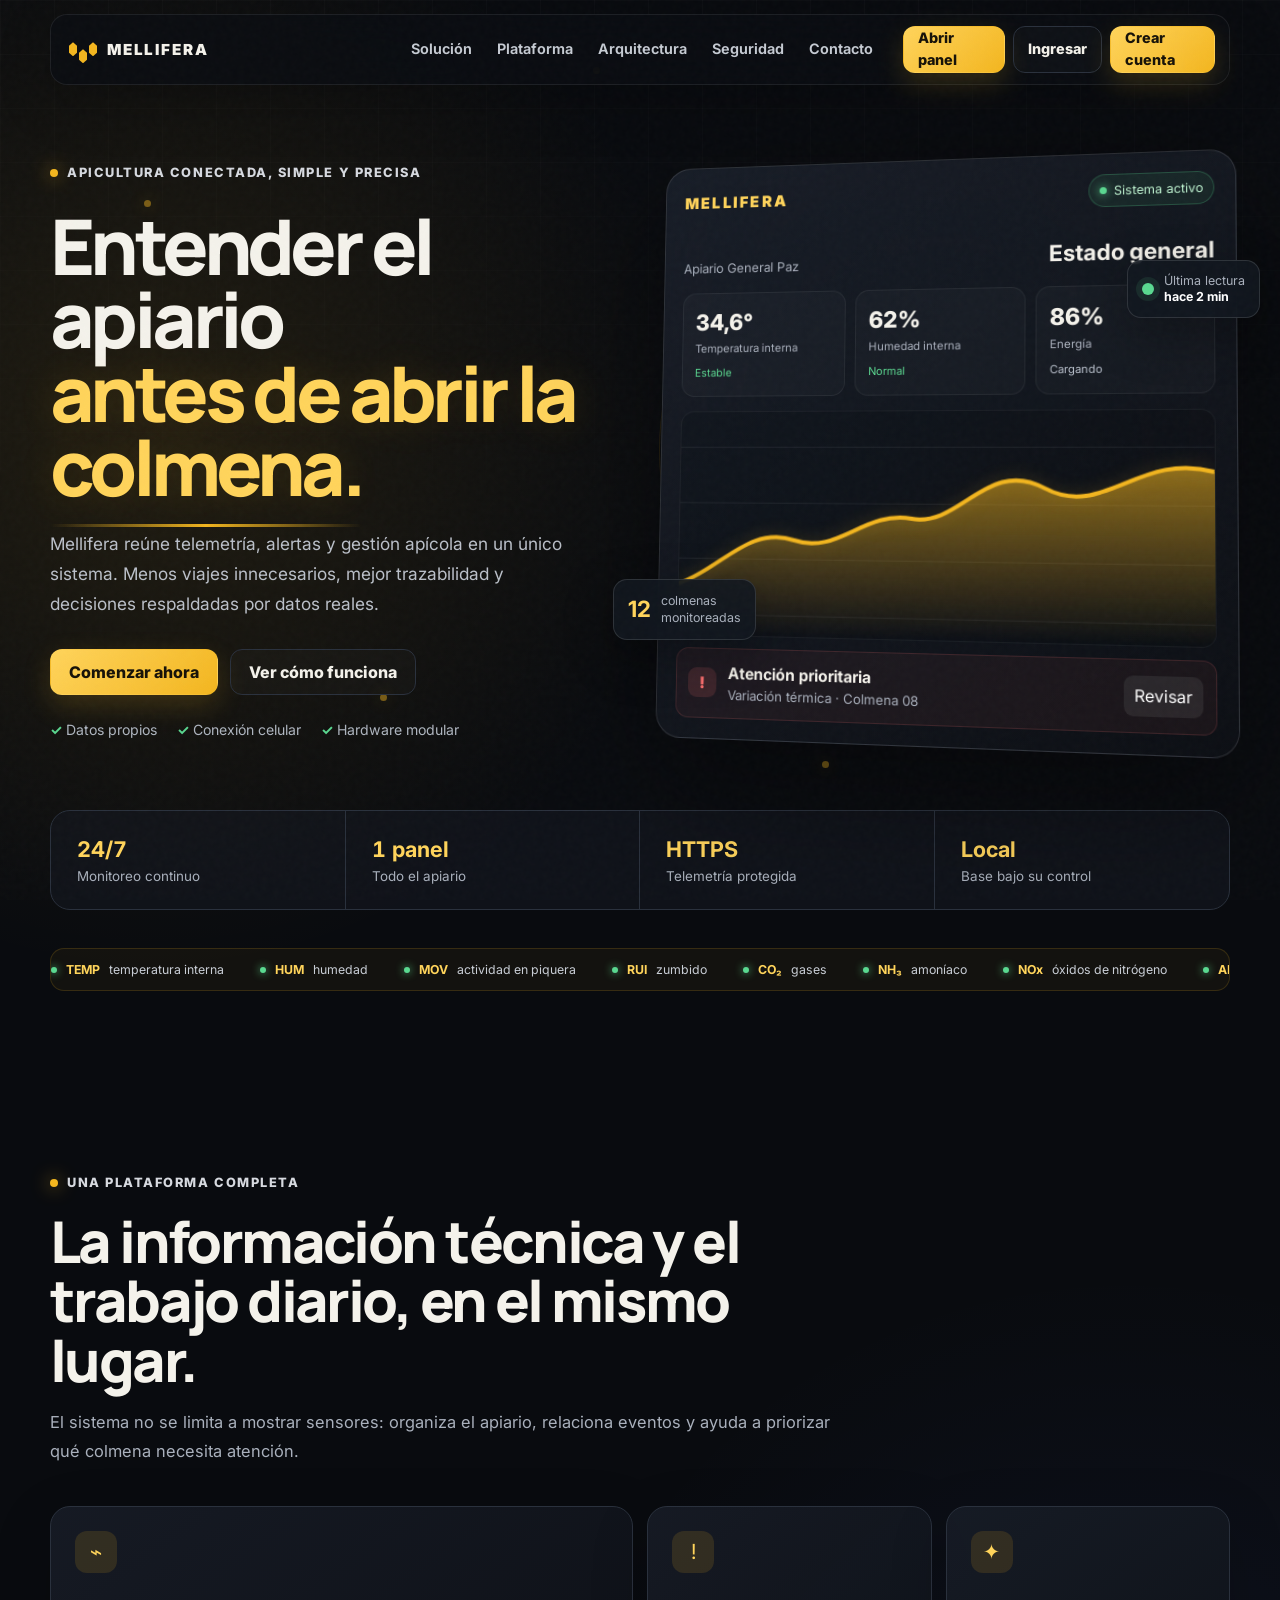
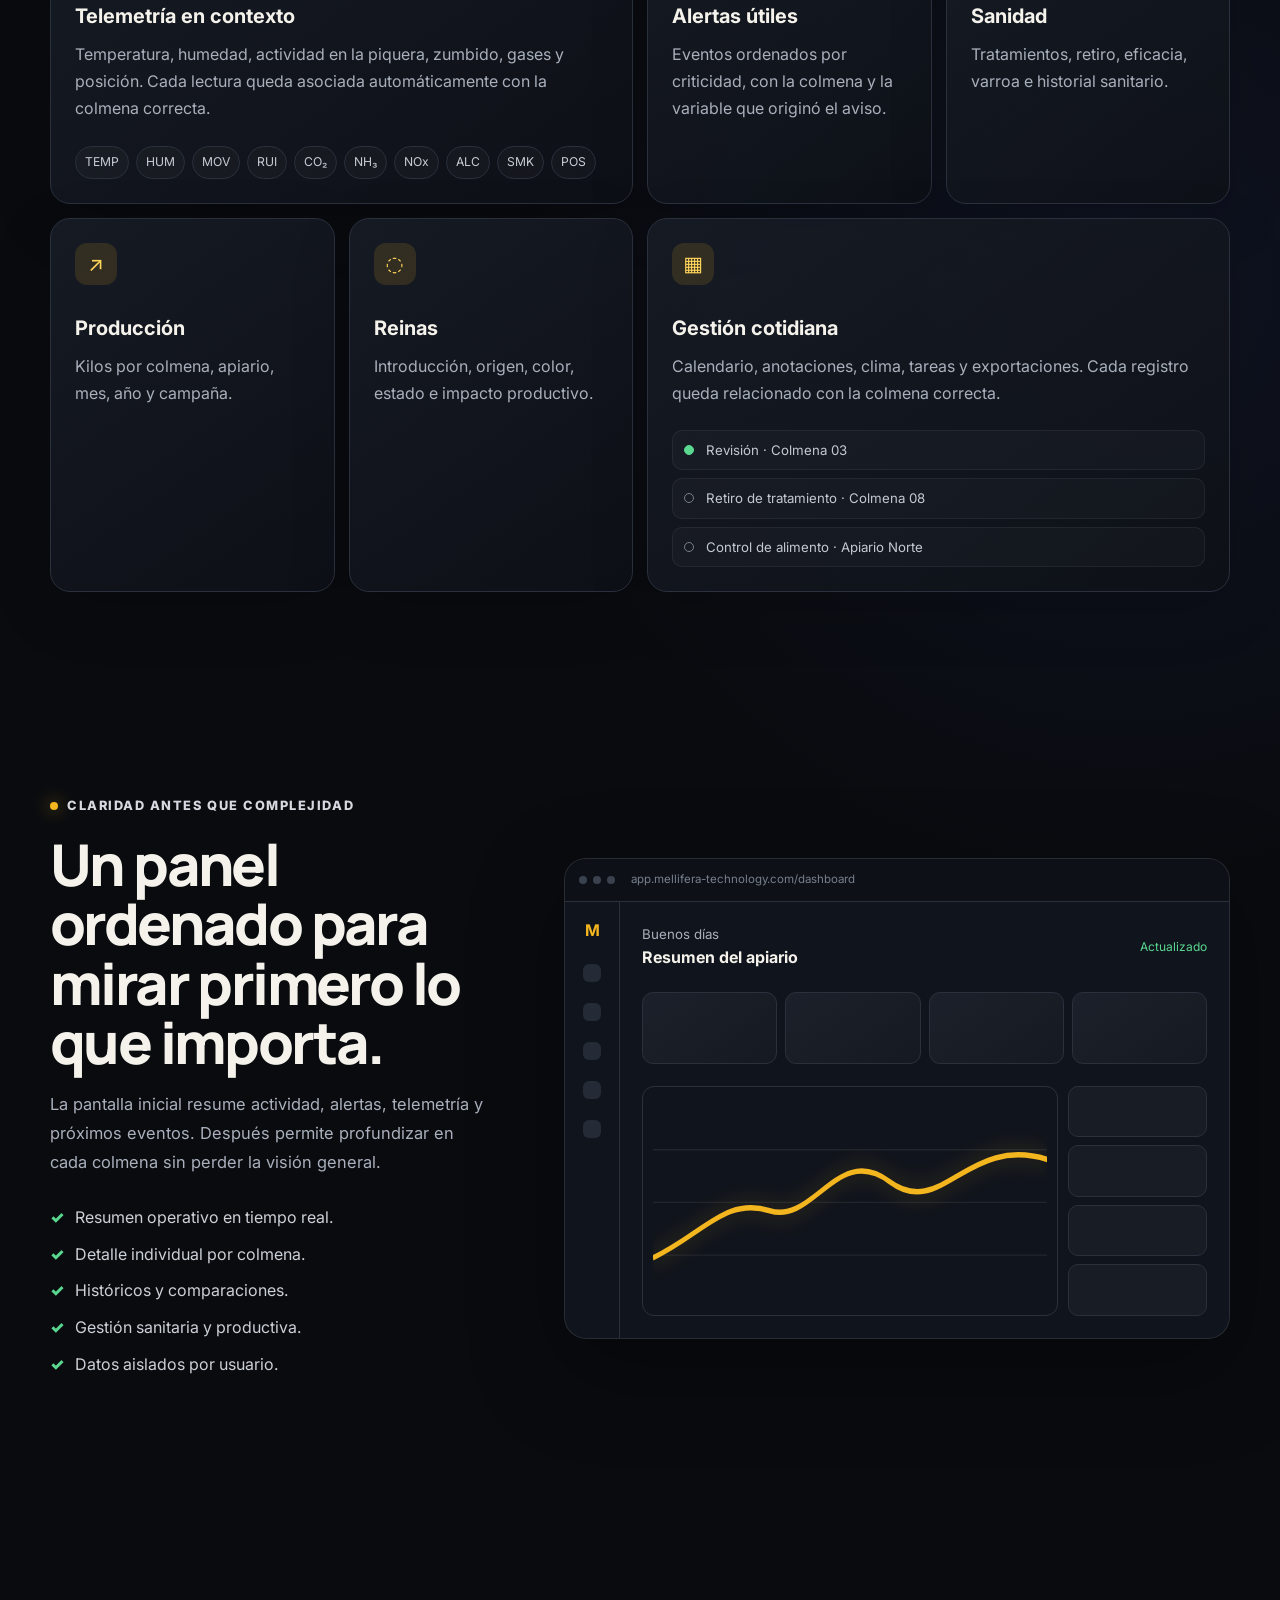
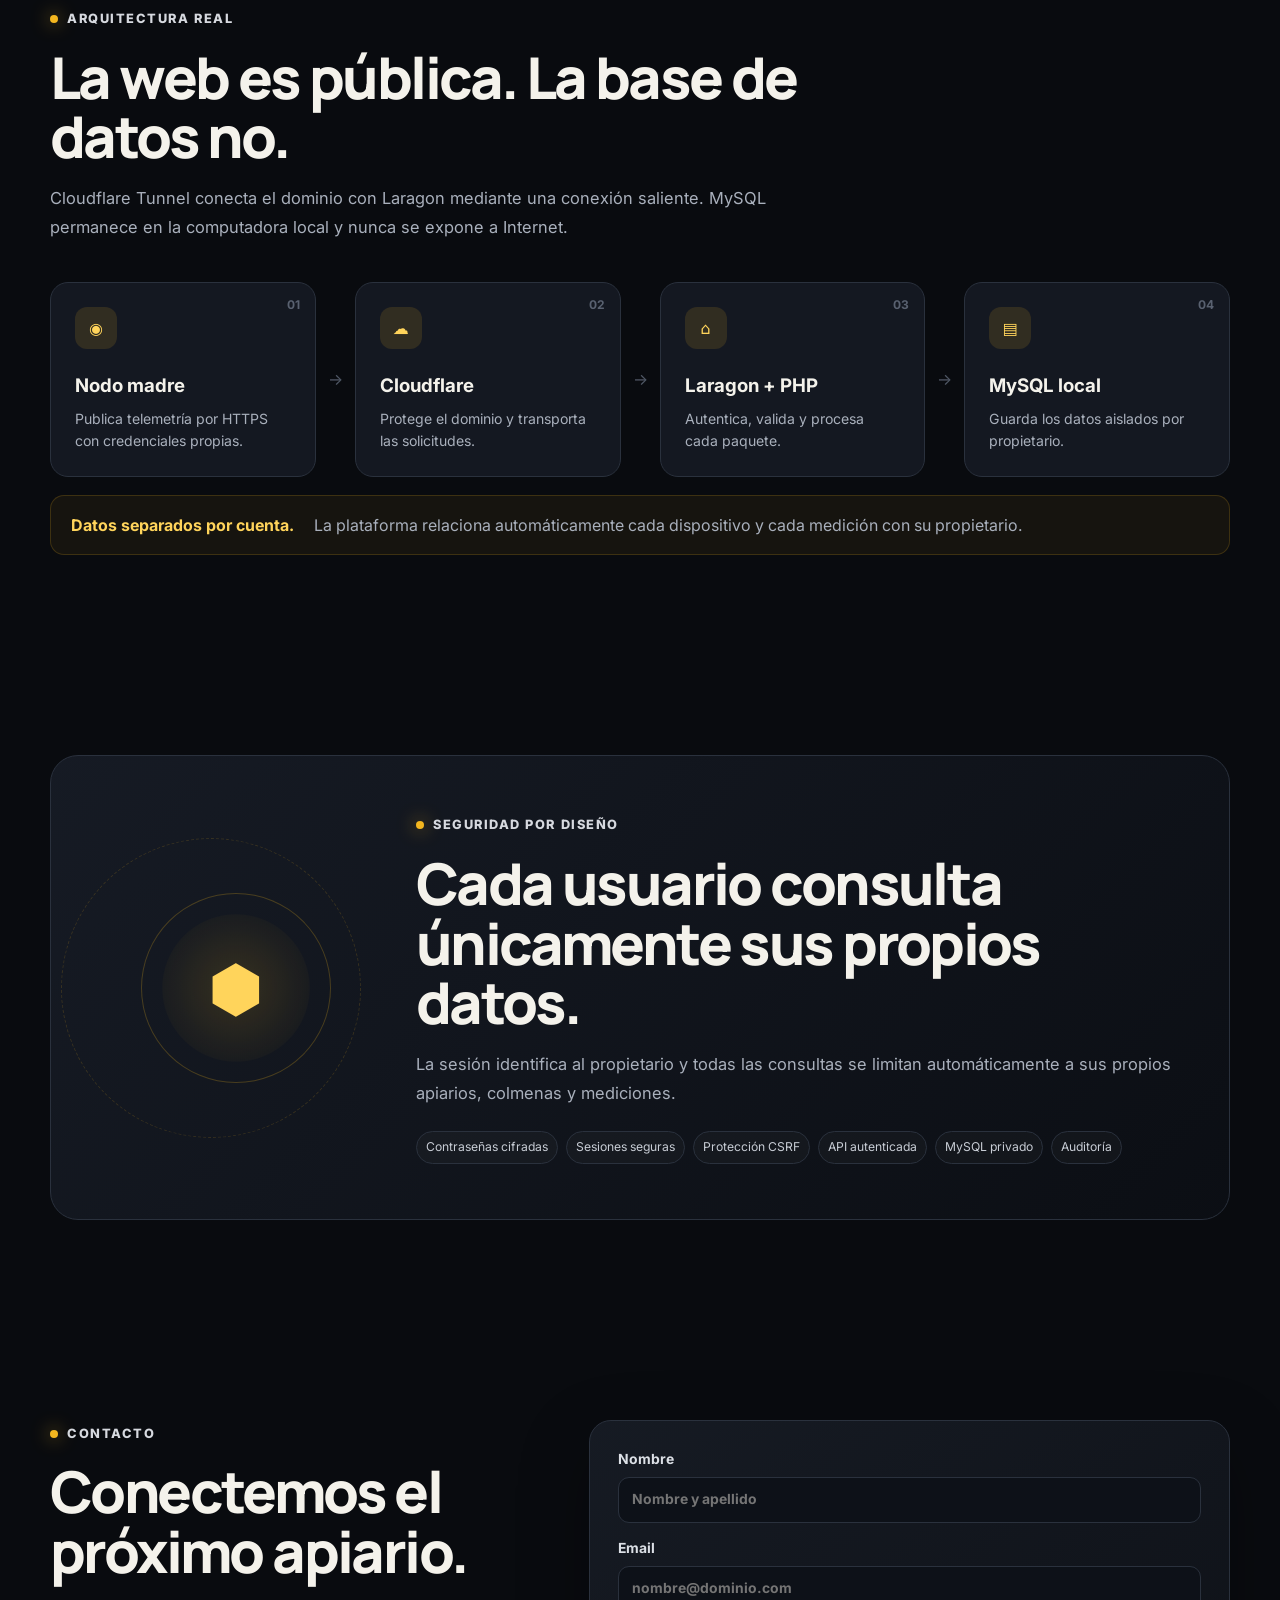
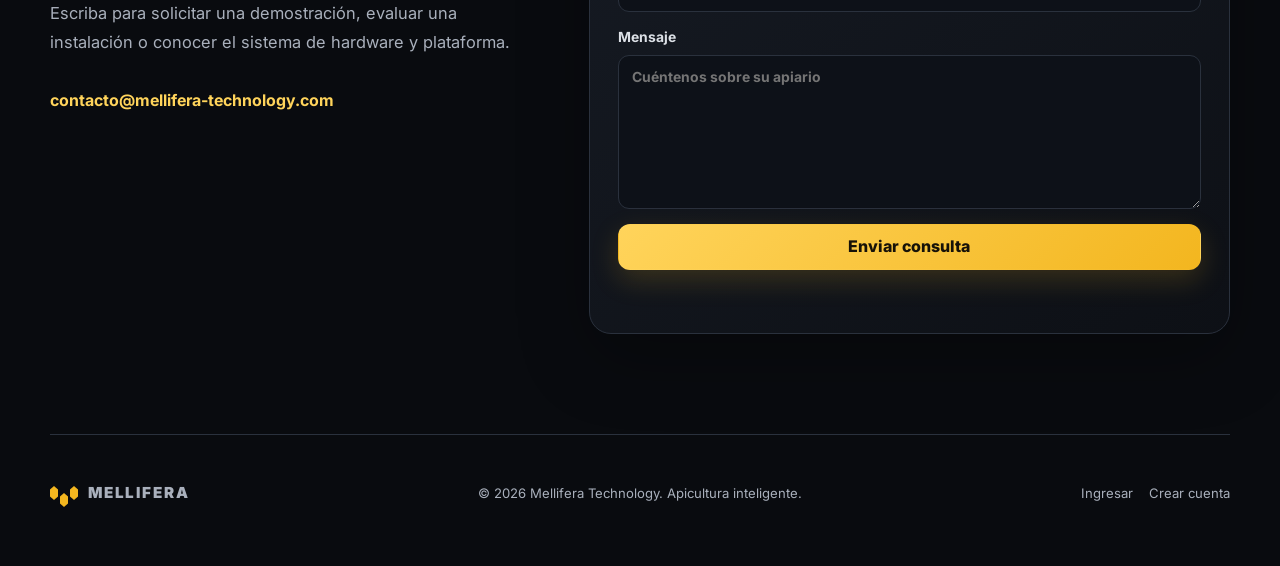
==== commit 29bbb513: "Add files via upload" ====
--- a/index.html
+++ b/index.html
@@ -93,8 +93,8 @@
 
     <div class="live-data-ribbon" aria-label="Sensores compatibles">
       <div class="live-data-track">
-        <span><i></i><b>TEMP</b> temperatura interna</span><span><i></i><b>HUM</b> humedad</span><span><i></i><b>MOV</b> actividad en piquera</span><span><i></i><b>RUI</b> zumbido</span><span><i></i><b>CO₂</b> gases</span><span><i></i><b>NH₃</b> amoníaco</span><span><i></i><b>POS</b> alarma de caída</span>
-        <span><i></i><b>TEMP</b> temperatura interna</span><span><i></i><b>HUM</b> humedad</span><span><i></i><b>MOV</b> actividad en piquera</span><span><i></i><b>RUI</b> zumbido</span><span><i></i><b>CO₂</b> gases</span><span><i></i><b>NH₃</b> amoníaco</span><span><i></i><b>POS</b> alarma de caída</span>
+        <span><i></i><b>TEMP</b> temperatura interna</span><span><i></i><b>HUM</b> humedad</span><span><i></i><b>MOV</b> actividad en piquera</span><span><i></i><b>RUI</b> zumbido</span><span><i></i><b>CO₂</b> gases</span><span><i></i><b>NH₃</b> amoníaco</span><span><i></i><b>NOx</b> óxidos de nitrógeno</span><span><i></i><b>ALC</b> alcoholes</span><span><i></i><b>SMK</b> humo</span><span><i></i><b>POS</b> alarma de caída</span>
+        <span><i></i><b>TEMP</b> temperatura interna</span><span><i></i><b>HUM</b> humedad</span><span><i></i><b>MOV</b> actividad en piquera</span><span><i></i><b>RUI</b> zumbido</span><span><i></i><b>CO₂</b> gases</span><span><i></i><b>NH₃</b> amoníaco</span><span><i></i><b>NOx</b> óxidos de nitrógeno</span><span><i></i><b>ALC</b> alcoholes</span><span><i></i><b>SMK</b> humo</span><span><i></i><b>POS</b> alarma de caída</span>
       </div>
     </div>
 
@@ -105,7 +105,7 @@
         <p>El sistema no se limita a mostrar sensores: organiza el apiario, relaciona eventos y ayuda a priorizar qué colmena necesita atención.</p>
       </header>
       <div class="bento-grid">
-        <article class="bento bento-wide reveal"><span class="bento-icon">⌁</span><h3>Telemetría en contexto</h3><p>Temperatura, humedad, actividad en la piquera, zumbido, gases y posición. Cada lectura queda asociada automáticamente con la colmena correcta.</p><div class="sensor-cloud"><span>TEMP</span><span>HUM</span><span>MOV</span><span>RUI</span><span>CO₂</span><span>NH₃</span><span>POS</span></div></article>
+        <article class="bento bento-wide reveal"><span class="bento-icon">⌁</span><h3>Telemetría en contexto</h3><p>Temperatura, humedad, actividad en la piquera, zumbido, gases y posición. Cada lectura queda asociada automáticamente con la colmena correcta.</p><div class="sensor-cloud"><span>TEMP</span><span>HUM</span><span>MOV</span><span>RUI</span><span>CO₂</span><span>NH₃</span><span>NOx</span><span>ALC</span><span>SMK</span><span>POS</span></div></article>
         <article class="bento reveal"><span class="bento-icon">!</span><h3>Alertas útiles</h3><p>Eventos ordenados por criticidad, con la colmena y la variable que originó el aviso.</p></article>
         <article class="bento reveal"><span class="bento-icon">✦</span><h3>Sanidad</h3><p>Tratamientos, retiro, eficacia, varroa e historial sanitario.</p></article>
         <article class="bento reveal"><span class="bento-icon">↗</span><h3>Producción</h3><p>Kilos por colmena, apiario, mes, año y campaña.</p></article>
--- a/assets/css/app.css
+++ b/assets/css/app.css
@@ -60,8 +60,8 @@
 .summary-card{position:relative;overflow:hidden;background:linear-gradient(145deg,rgba(23,28,38,.96),rgba(15,19,26,.96))}.summary-card:after{content:'';position:absolute;inset:-100% auto -100% -45%;width:30%;transform:rotate(18deg);background:linear-gradient(90deg,transparent,rgba(255,255,255,.055),transparent);animation:card-sheen 8s ease-in-out infinite}@keyframes card-sheen{0%,65%{left:-45%}85%,100%{left:135%}}
 .session-control{position:relative}.session-button{display:flex;align-items:center;gap:10px;min-width:205px;padding:6px 11px 6px 7px;border:1px solid var(--line);border-radius:13px;background:linear-gradient(145deg,var(--panel),#10141b);color:var(--text);cursor:pointer;text-align:left}.session-button:hover,.session-button[aria-expanded="true"]{border-color:rgba(243,182,31,.35);box-shadow:0 10px 30px rgba(0,0,0,.2)}.session-avatar{display:grid;place-items:center;width:34px;height:34px;flex:0 0 auto;border-radius:10px;background:linear-gradient(135deg,var(--honey-2),var(--honey));color:#171208;font-weight:900;box-shadow:0 7px 20px rgba(243,182,31,.2)}.session-avatar.large{width:42px;height:42px;border-radius:12px}.session-copy{display:grid;min-width:0;flex:1}.session-copy small{color:var(--muted);font-size:.63rem}.session-copy b{max-width:125px;overflow:hidden;text-overflow:ellipsis;white-space:nowrap;font-size:.82rem}.session-chevron{color:var(--muted);transition:transform .2s ease}.session-button[aria-expanded="true"] .session-chevron{transform:rotate(180deg)}.session-menu{position:absolute;right:0;top:calc(100% + 10px);width:290px;padding:13px;border:1px solid var(--line);border-radius:16px;background:rgba(18,22,30,.97);backdrop-filter:blur(20px);box-shadow:0 28px 80px rgba(0,0,0,.45);animation:session-open .18s ease;z-index:100}.session-menu[hidden]{display:none}@keyframes session-open{from{opacity:0;transform:translateY(-6px) scale(.98)}to{opacity:1;transform:none}}.session-menu-head{display:flex;align-items:center;gap:11px;padding:5px 4px 13px;border-bottom:1px solid var(--line)}.session-menu-head b,.session-menu-head small{display:block}.session-menu-head small{max-width:200px;overflow:hidden;text-overflow:ellipsis;color:var(--muted);font-size:.72rem}.session-meta{display:flex;justify-content:space-between;gap:15px;padding:13px 5px;color:var(--muted);font-size:.75rem}.session-meta b{color:#dce1e8}.session-logout{display:flex;align-items:center;justify-content:center;gap:8px;width:100%;min-height:40px;border:1px solid rgba(255,112,112,.24);border-radius:10px;background:rgba(255,112,112,.07);color:#ffc1c1;font-weight:800;cursor:pointer}.session-logout:hover{background:rgba(255,112,112,.13);border-color:rgba(255,112,112,.42)}
 .critical-position-banner{display:flex;align-items:center;gap:15px;margin:14px 20px 0;padding:15px 17px;border:1px solid rgba(255,62,62,.6);border-radius:15px;background:linear-gradient(90deg,rgba(130,12,12,.94),rgba(72,9,13,.92));box-shadow:0 0 0 1px rgba(255,80,80,.08),0 18px 55px rgba(145,0,0,.25);animation:alarm-pulse 1.35s ease-in-out infinite}.critical-position-banner[hidden]{display:none}.critical-position-banner>div{flex:1}.critical-position-banner b{display:block;letter-spacing:.12em;color:#fff;font-size:.83rem}.critical-position-banner p{margin:2px 0 0;color:#ffd5d5;font-size:.83rem}.critical-siren{display:grid;place-items:center;width:42px;height:42px;border-radius:50%;background:#ff4141;color:white;font:900 1.35rem/1 Manrope,sans-serif;box-shadow:0 0 0 8px rgba(255,65,65,.14),0 0 28px rgba(255,65,65,.55)}.alarm-button{background:#fff;color:#4b0909;border-color:#fff}@keyframes alarm-pulse{50%{box-shadow:0 0 0 4px rgba(255,75,75,.12),0 22px 65px rgba(145,0,0,.38)}}
-.hive-activity-badge{display:inline-flex;align-items:center;gap:7px;padding:7px 10px;border:1px solid rgba(90,216,144,.28);border-radius:999px;background:rgba(90,216,144,.1);color:#baf1ce;font-size:.72rem;font-weight:850;animation:activity-breathe 1.9s ease-in-out infinite}.hive-activity-badge i{width:8px;height:8px;border-radius:50%;background:var(--green);box-shadow:0 0 12px var(--green)}@keyframes activity-breathe{50%{transform:scale(1.025);box-shadow:0 0 0 5px rgba(90,216,144,.035)}}.hive-position-alarm{display:flex;align-items:center;gap:10px;padding:10px 12px;border:1px solid rgba(255,112,112,.42);border-radius:11px;background:rgba(255,64,64,.1);color:#ffc0c0;font-weight:850;font-size:.76rem}.hive-position-alarm:before{content:'!';display:grid;place-items:center;width:24px;height:24px;border-radius:50%;background:var(--red);color:#210303}.hive-sensor-grid{display:grid;grid-template-columns:repeat(5,minmax(0,1fr));gap:8px}.hive-sensor-grid span{min-width:0;padding:9px;border:1px solid rgba(255,255,255,.06);border-radius:10px;background:rgba(255,255,255,.022)}.hive-sensor-grid small,.hive-sensor-grid b{display:block}.hive-sensor-grid small{color:var(--muted);font-size:.62rem}.hive-sensor-grid b{overflow:hidden;text-overflow:ellipsis;margin-top:3px;font-size:.82rem;white-space:nowrap}
-.sensor-summary-grid{grid-template-columns:repeat(4,1fr)}.measurement-card{position:relative;overflow:hidden;padding-top:22px}.measurement-card:before{content:'';position:absolute;width:120px;height:120px;right:-60px;top:-65px;border-radius:50%;background:currentColor;opacity:.055}.measurement-icon{position:absolute;right:13px;top:12px;color:inherit;font:800 .76rem/1 Manrope,sans-serif;letter-spacing:-.04em}.sensor-temperature{color:#ffd96f}.sensor-humidity{color:#78b7ff}.sensor-activity{color:#75e6a3}.sensor-sound{color:#d2a8ff}.sensor-co2{color:#8de4dc}.sensor-nh3{color:#ffb784}.sensor-position{color:#ff8585}.measurement-card small,.measurement-card em{color:var(--muted)}.measurement-card b{color:var(--text)}
+.hive-activity-badge{display:inline-flex;align-items:center;gap:7px;padding:7px 10px;border:1px solid rgba(90,216,144,.28);border-radius:999px;background:rgba(90,216,144,.1);color:#baf1ce;font-size:.72rem;font-weight:850;animation:activity-breathe 1.9s ease-in-out infinite}.hive-activity-badge i{width:8px;height:8px;border-radius:50%;background:var(--green);box-shadow:0 0 12px var(--green)}@keyframes activity-breathe{50%{transform:scale(1.025);box-shadow:0 0 0 5px rgba(90,216,144,.035)}}.hive-position-alarm{display:flex;align-items:center;gap:10px;padding:10px 12px;border:1px solid rgba(255,112,112,.42);border-radius:11px;background:rgba(255,64,64,.1);color:#ffc0c0;font-weight:850;font-size:.76rem}.hive-position-alarm:before{content:'!';display:grid;place-items:center;width:24px;height:24px;border-radius:50%;background:var(--red);color:#210303}.hive-sensor-grid{display:grid;grid-template-columns:repeat(auto-fit,minmax(105px,1fr));gap:8px}.hive-sensor-grid span{min-width:0;padding:9px;border:1px solid rgba(255,255,255,.06);border-radius:10px;background:rgba(255,255,255,.022)}.hive-sensor-grid small,.hive-sensor-grid b{display:block}.hive-sensor-grid small{color:var(--muted);font-size:.62rem}.hive-sensor-grid b{overflow:hidden;text-overflow:ellipsis;margin-top:3px;font-size:.82rem;white-space:nowrap}
+.sensor-summary-grid{grid-template-columns:repeat(4,1fr)}.measurement-card{position:relative;overflow:hidden;padding-top:22px}.measurement-card:before{content:'';position:absolute;width:120px;height:120px;right:-60px;top:-65px;border-radius:50%;background:currentColor;opacity:.055}.measurement-icon{position:absolute;right:13px;top:12px;color:inherit;font:800 .76rem/1 Manrope,sans-serif;letter-spacing:-.04em}.sensor-temperature{color:#ffd96f}.sensor-humidity{color:#78b7ff}.sensor-activity{color:#75e6a3}.sensor-sound{color:#d2a8ff}.sensor-co2{color:#8de4dc}.sensor-nh3{color:#ffb784}.sensor-nox{color:#b5d88b}.sensor-alc{color:#f2c879}.sensor-smk{color:#aeb5c1}.sensor-position{color:#ff8585}.measurement-card small,.measurement-card em{color:var(--muted)}.measurement-card b{color:var(--text)}
 
 /* Inicio animado */
 .marketing-page{position:relative}.marketing-page:before{content:'';position:fixed;inset:0;pointer-events:none;z-index:-1;background:linear-gradient(rgba(255,255,255,.018) 1px,transparent 1px),linear-gradient(90deg,rgba(255,255,255,.018) 1px,transparent 1px);background-size:54px 54px;mask-image:linear-gradient(to bottom,black,transparent 75%)}.marketing-header{transition:top .28s ease,width .28s ease,background .28s ease,box-shadow .28s ease}.marketing-header.compact{top:7px;width:min(1120px,calc(100% - 20px));background:rgba(9,12,17,.94);box-shadow:0 16px 55px rgba(0,0,0,.36)}
@@ -75,4 +75,4 @@
 @media(max-width:820px){.dash-shell{min-height:100vh}.sidebar{position:fixed;height:100vh}.dash-topbar{height:auto;min-height:72px}.session-copy{display:none}.session-button{min-width:0;padding-right:8px}.session-menu{position:fixed;right:12px;top:70px;width:min(320px,calc(100% - 24px))}.critical-position-banner{align-items:flex-start;flex-wrap:wrap;margin:10px 12px 0}.critical-position-banner .alarm-button{width:100%}.sensor-summary-grid{grid-template-columns:1fr 1fr}.hive-sensor-grid{grid-template-columns:repeat(2,1fr)}.live-data-ribbon{width:min(100% - 28px);margin-top:-35px}}
 @media(max-width:570px){.sensor-summary-grid{grid-template-columns:1fr}.hive-sensor-grid{grid-template-columns:1fr 1fr}.topbar-title h1{font-size:1rem}.hero-particles{display:none}}
 @media(prefers-reduced-motion:reduce){*,*:before,*:after{scroll-behavior:auto!important;animation-duration:.001ms!important;animation-iteration-count:1!important;transition-duration:.001ms!important}}
-.hive-mini{transition:.25s ease}.hive-mini-alarm,.hive-card-critical{border-color:rgba(255,112,112,.5)!important;box-shadow:0 0 0 1px rgba(255,112,112,.08),0 20px 55px rgba(120,0,0,.15)!important}.hive-mini-sensors{display:grid;grid-template-columns:repeat(3,1fr);gap:6px;margin-top:9px}.hive-mini-sensors span{padding:7px 8px;border:1px solid rgba(255,255,255,.055);border-radius:8px;color:var(--muted);font-size:.65rem}.hive-mini-sensors b{display:block;color:#e9edf2;font-size:.72rem}.hive-detail-card>.hive-activity-badge{align-self:flex-start}
+.hive-mini{transition:.25s ease}.hive-mini-alarm,.hive-card-critical{border-color:rgba(255,112,112,.5)!important;box-shadow:0 0 0 1px rgba(255,112,112,.08),0 20px 55px rgba(120,0,0,.15)!important}.hive-mini-sensors{display:grid;grid-template-columns:repeat(auto-fit,minmax(70px,1fr));gap:6px;margin-top:9px}.hive-mini-sensors span{padding:7px 8px;border:1px solid rgba(255,255,255,.055);border-radius:8px;color:var(--muted);font-size:.65rem}.hive-mini-sensors b{display:block;color:#e9edf2;font-size:.72rem}.hive-detail-card>.hive-activity-badge{align-self:flex-start}
